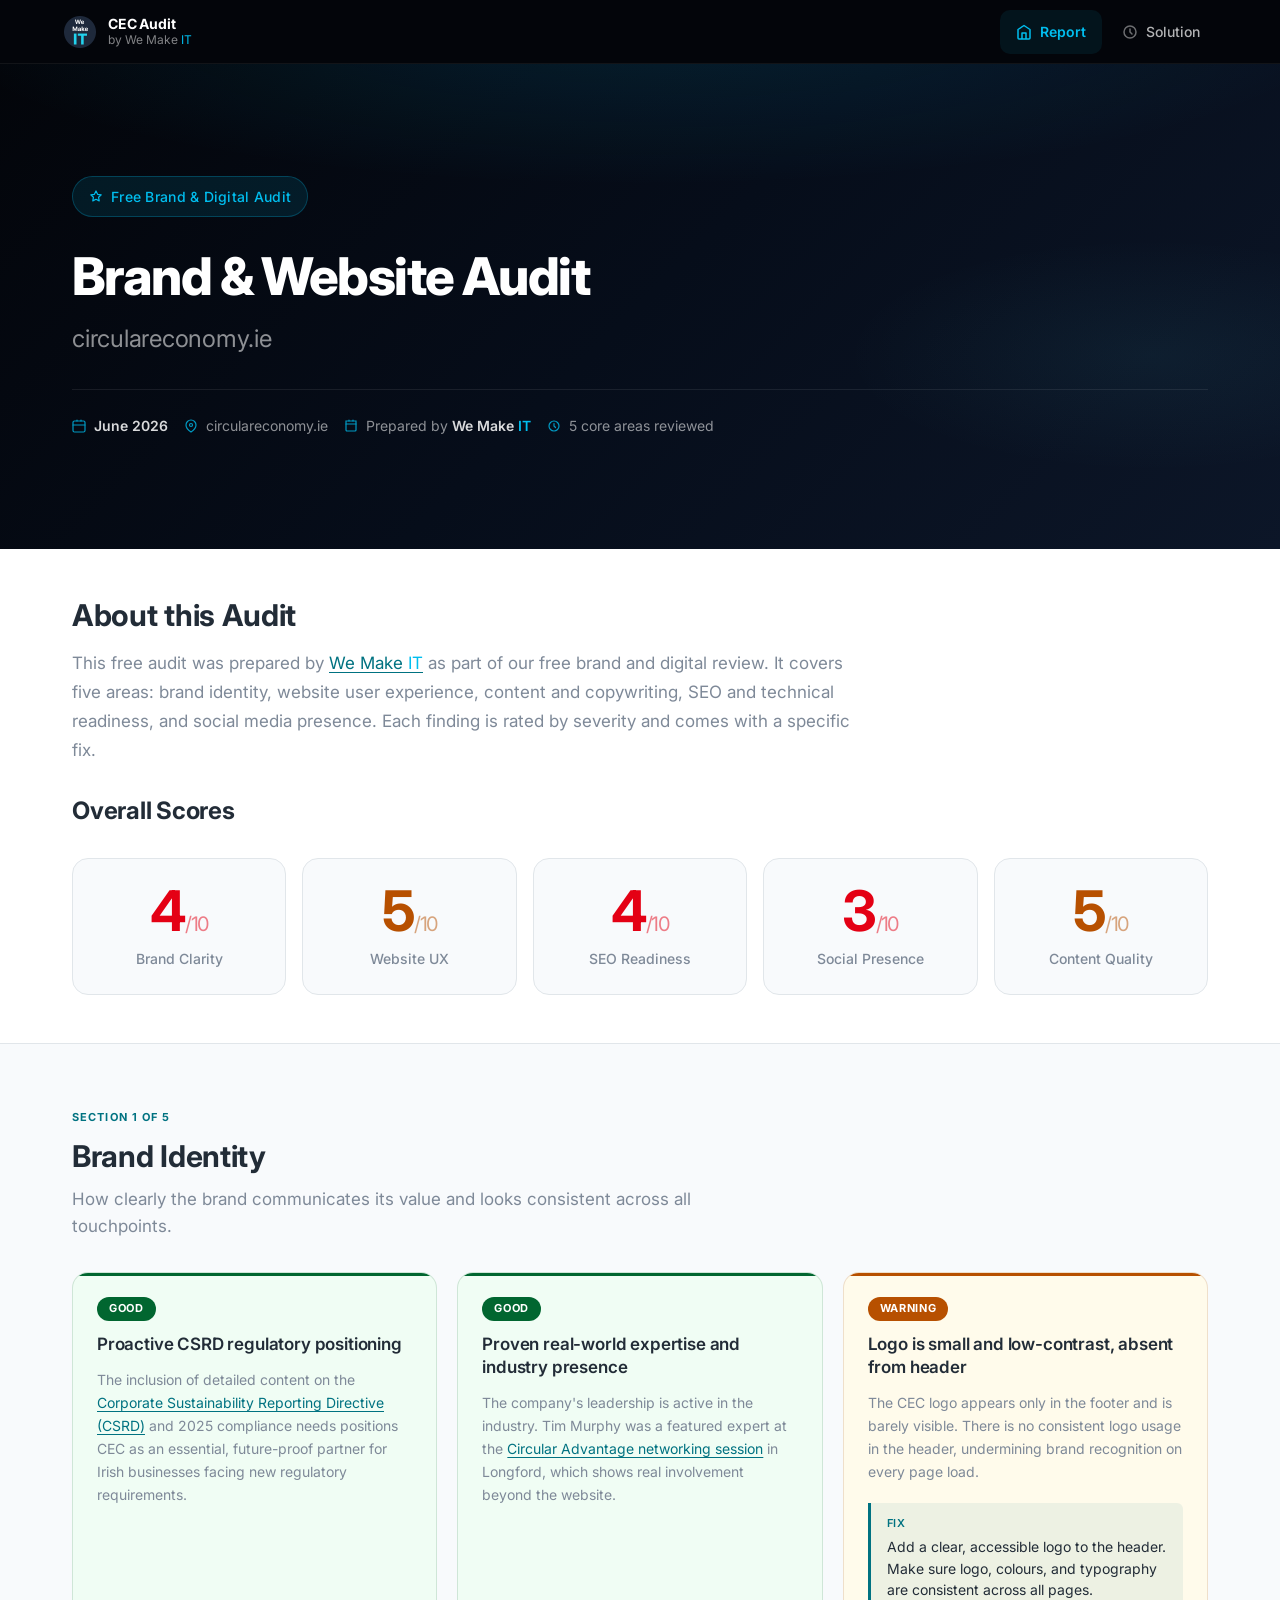
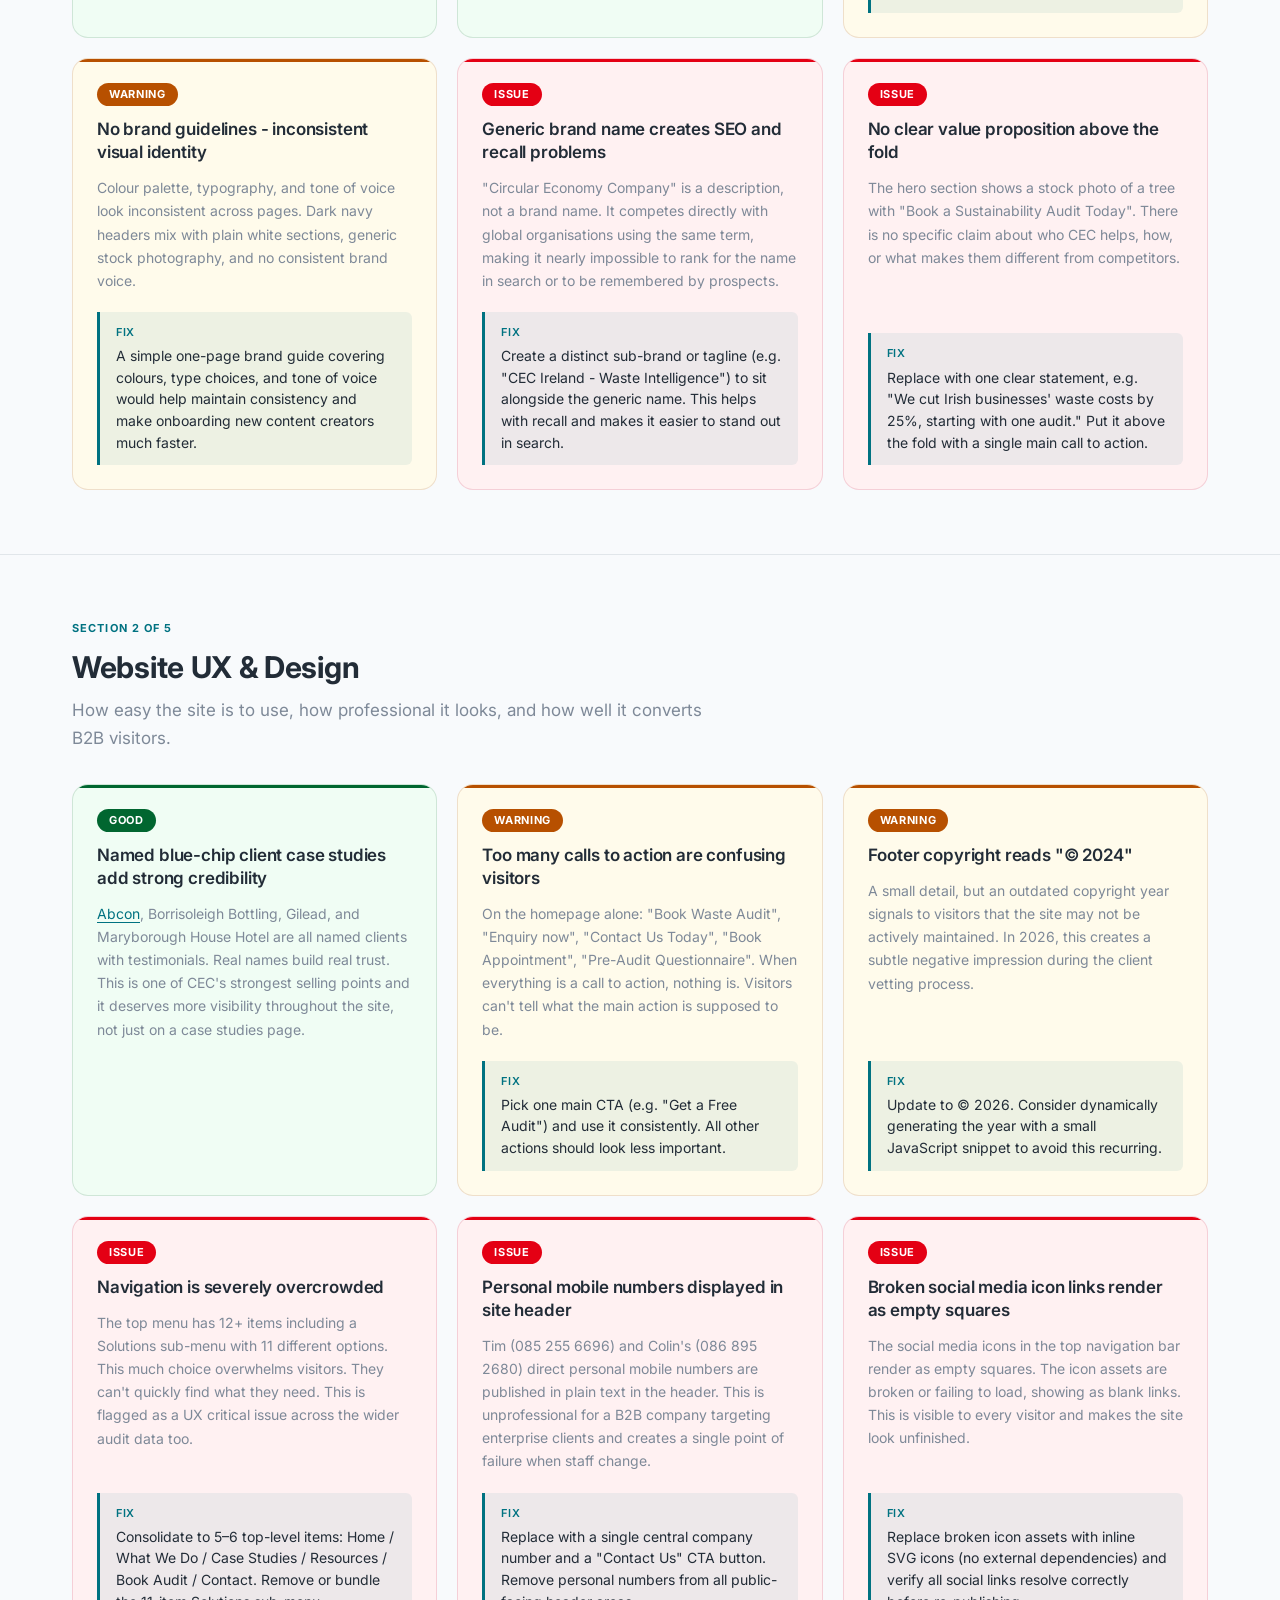
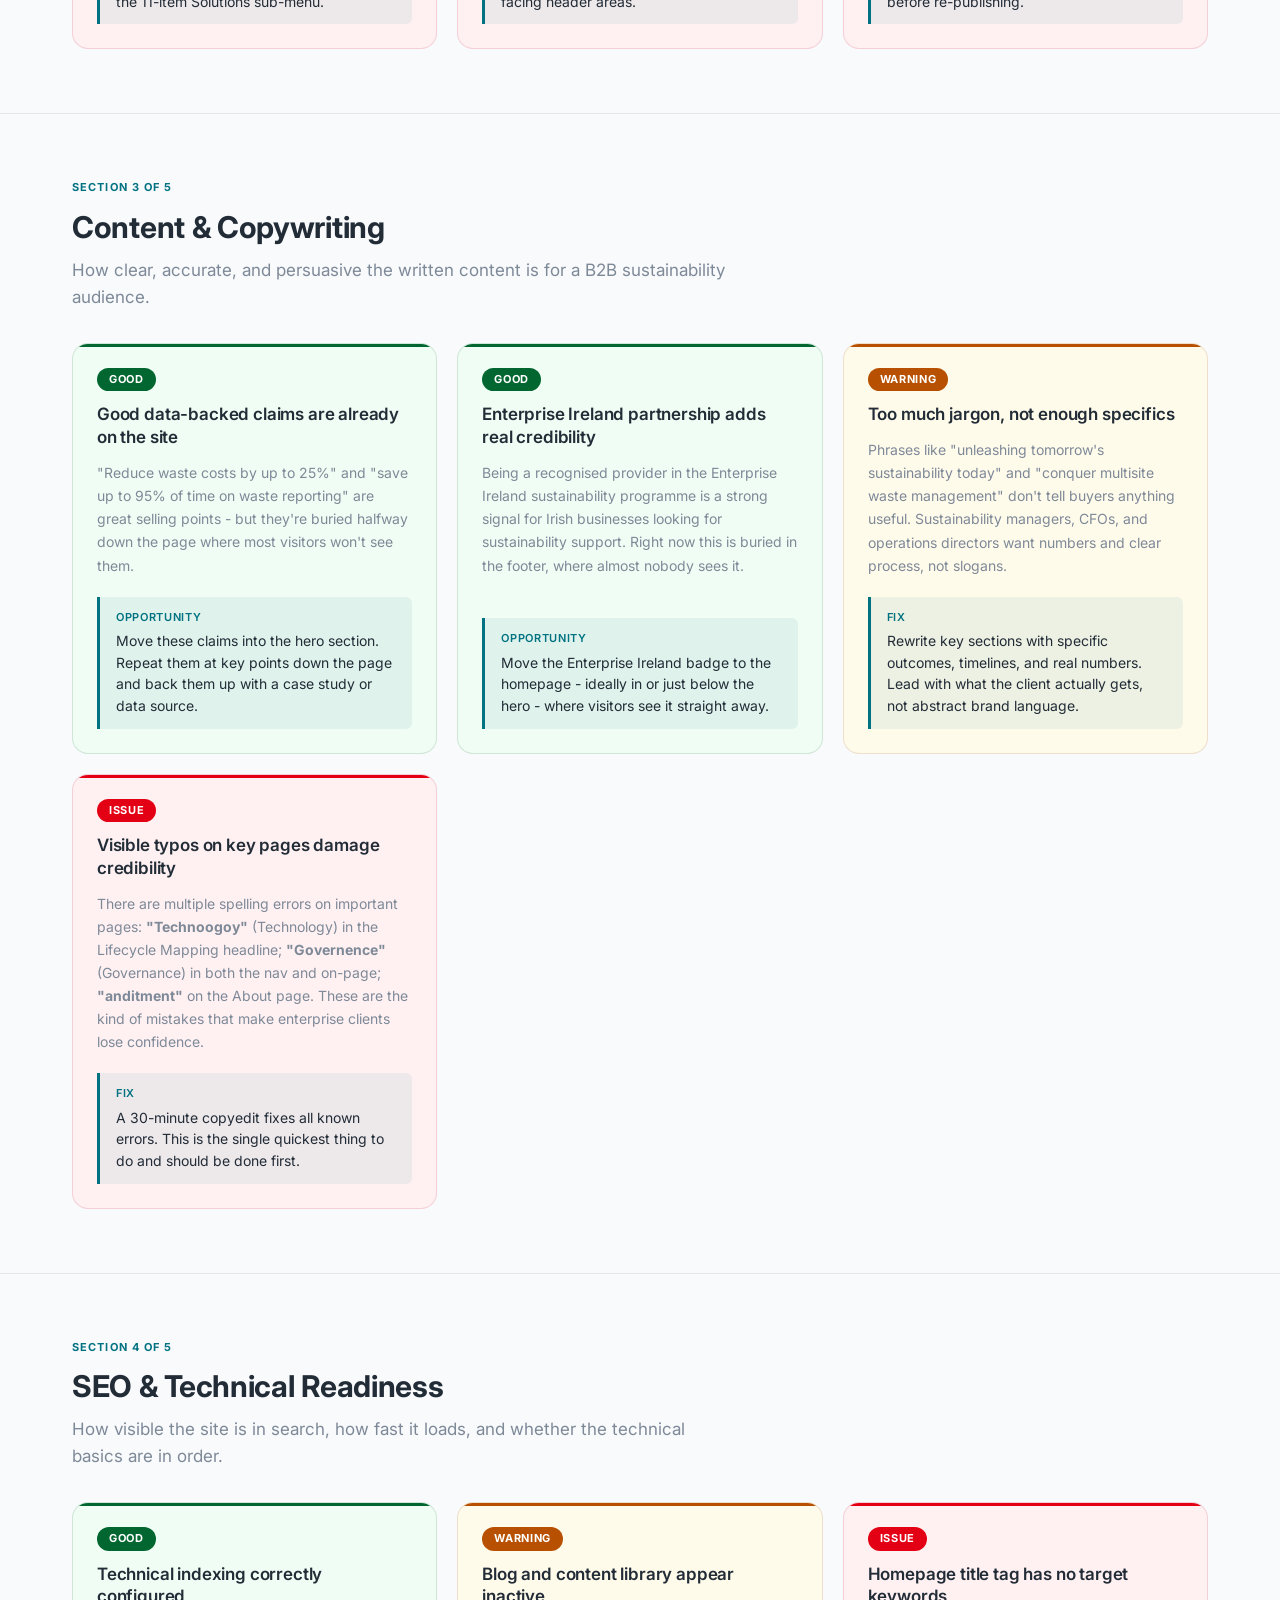
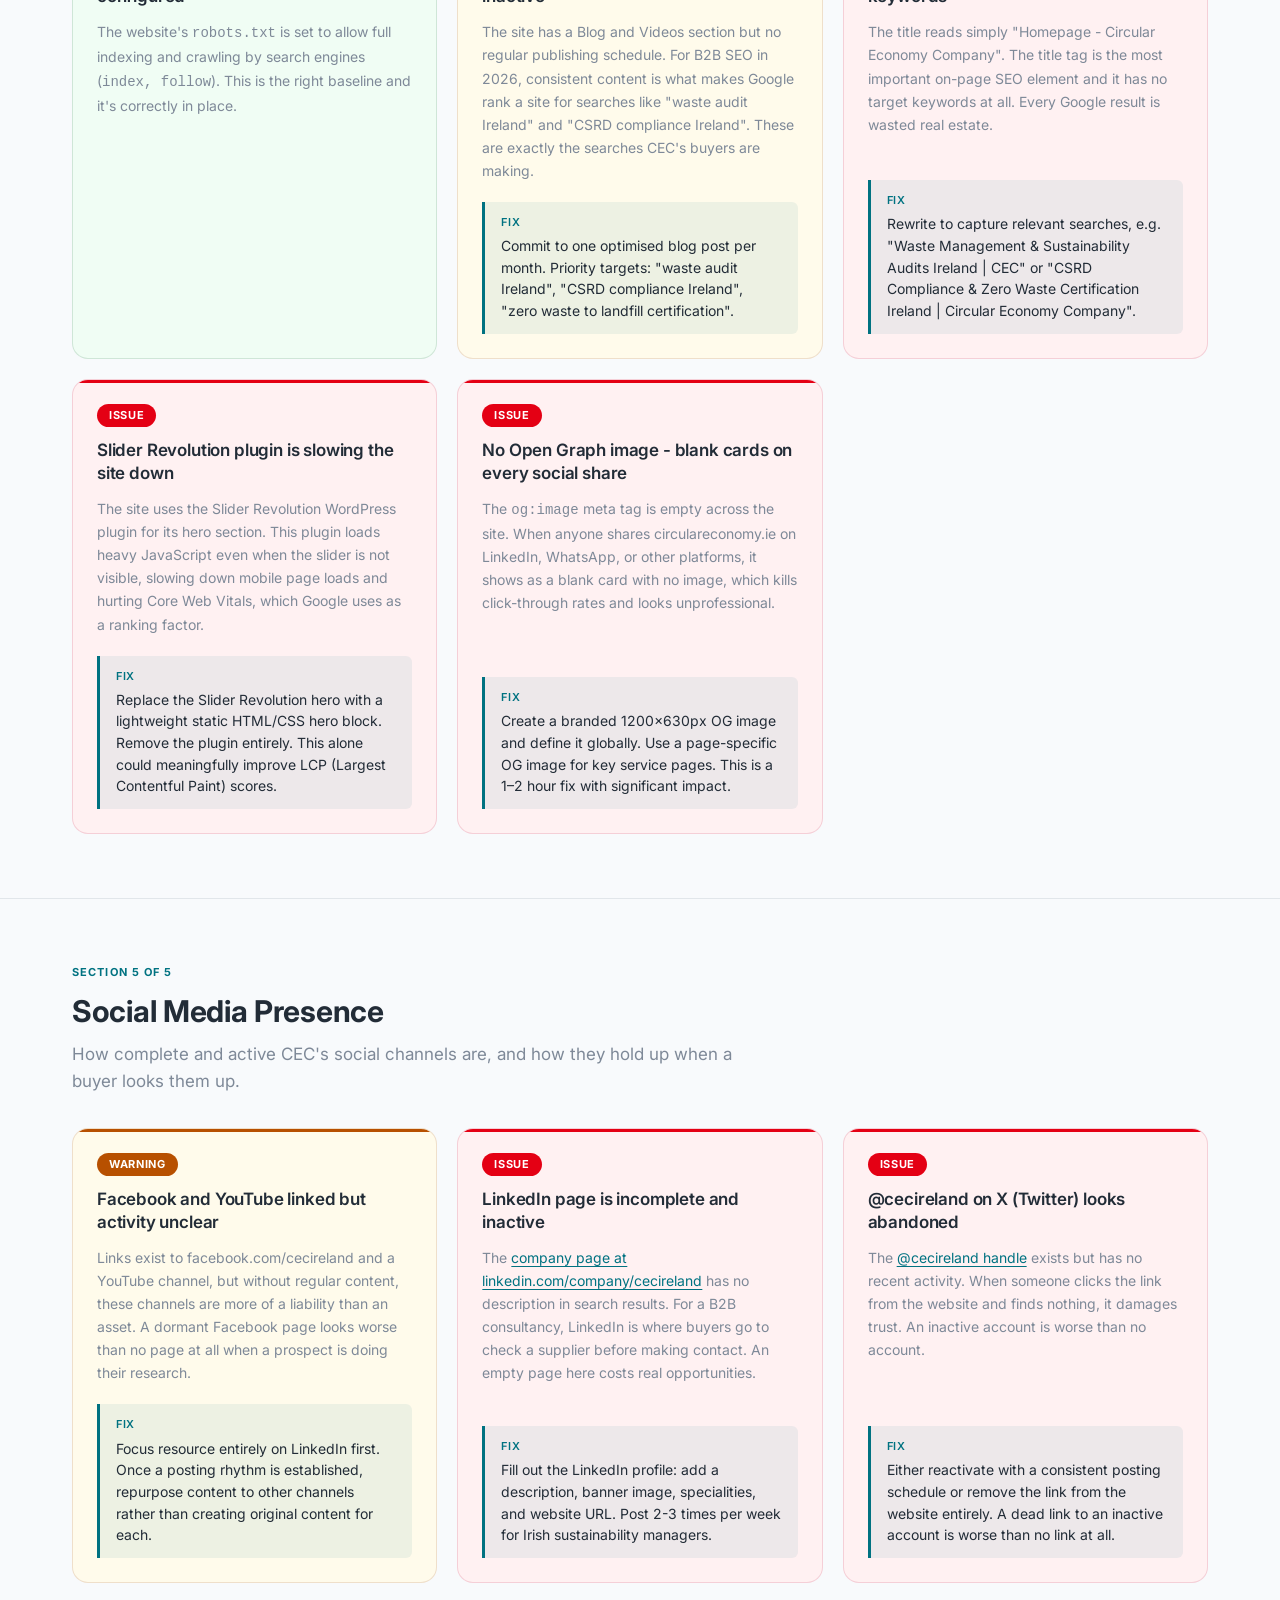
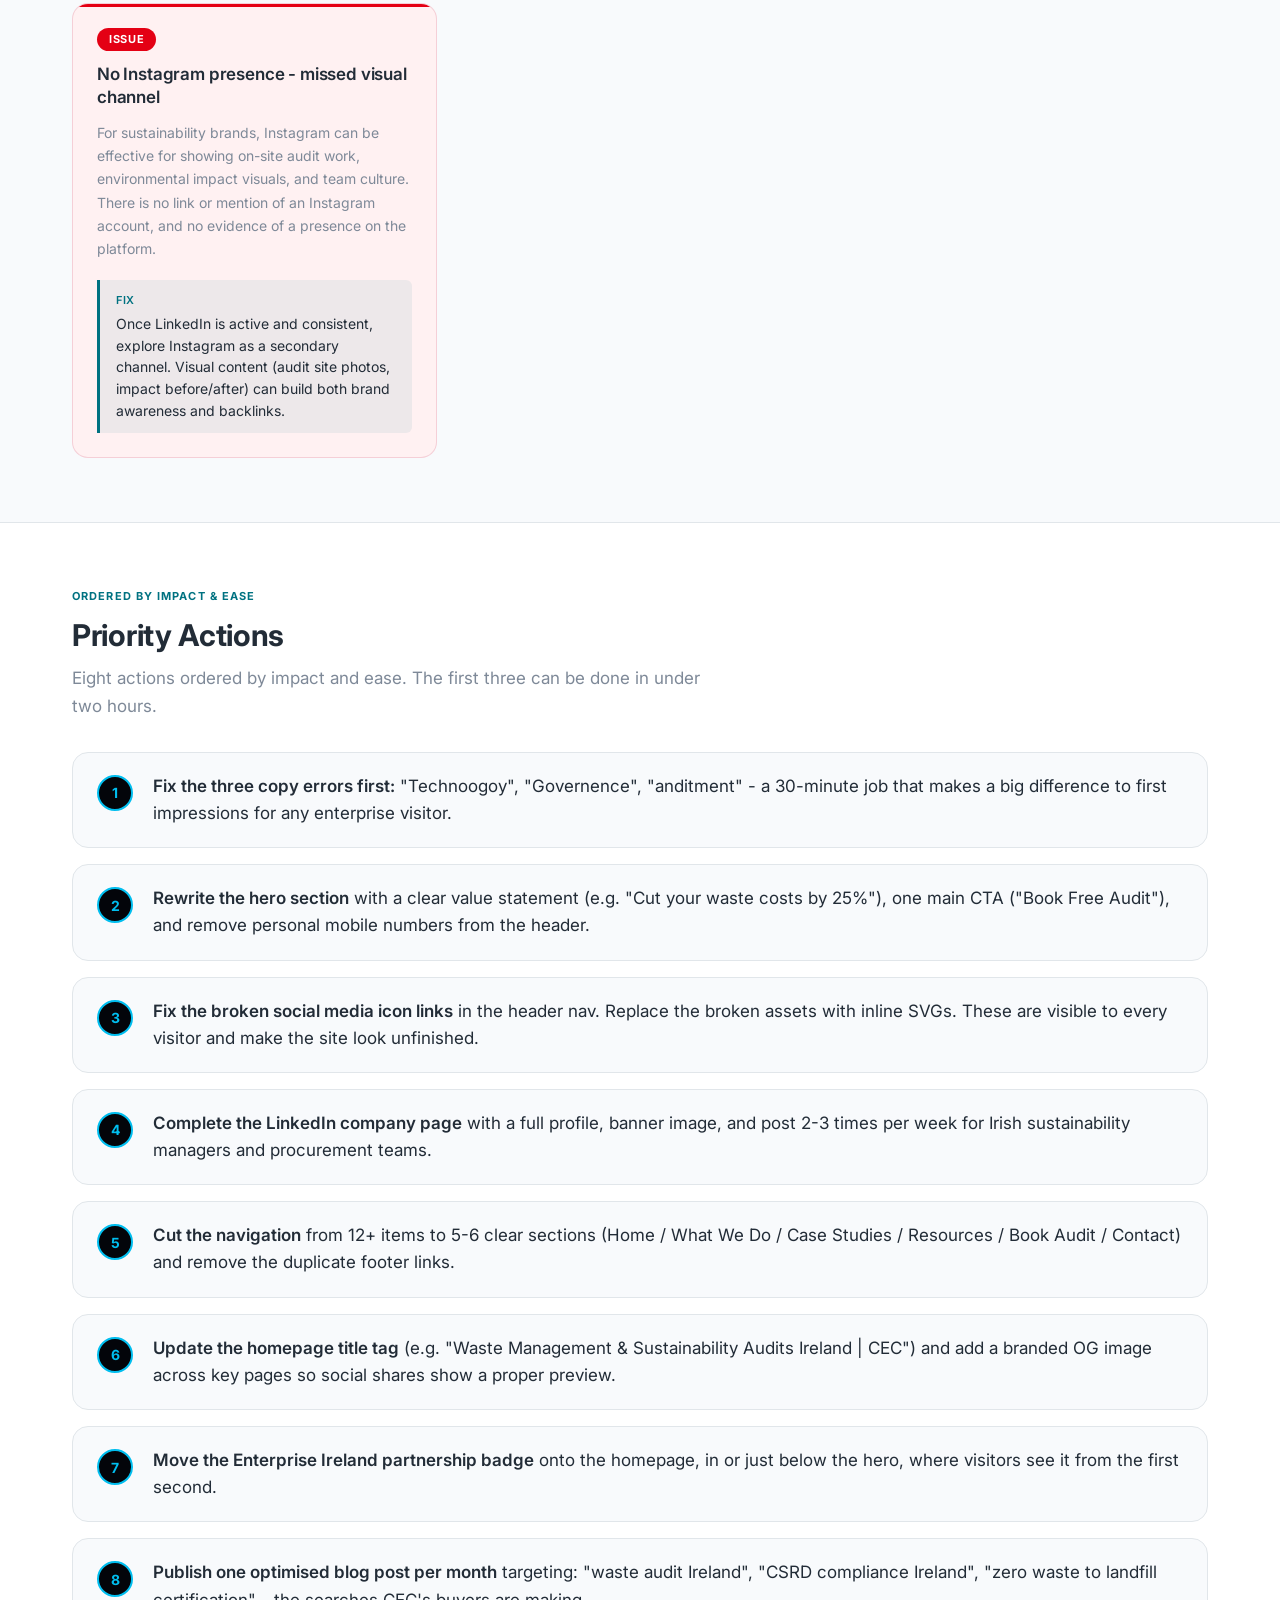
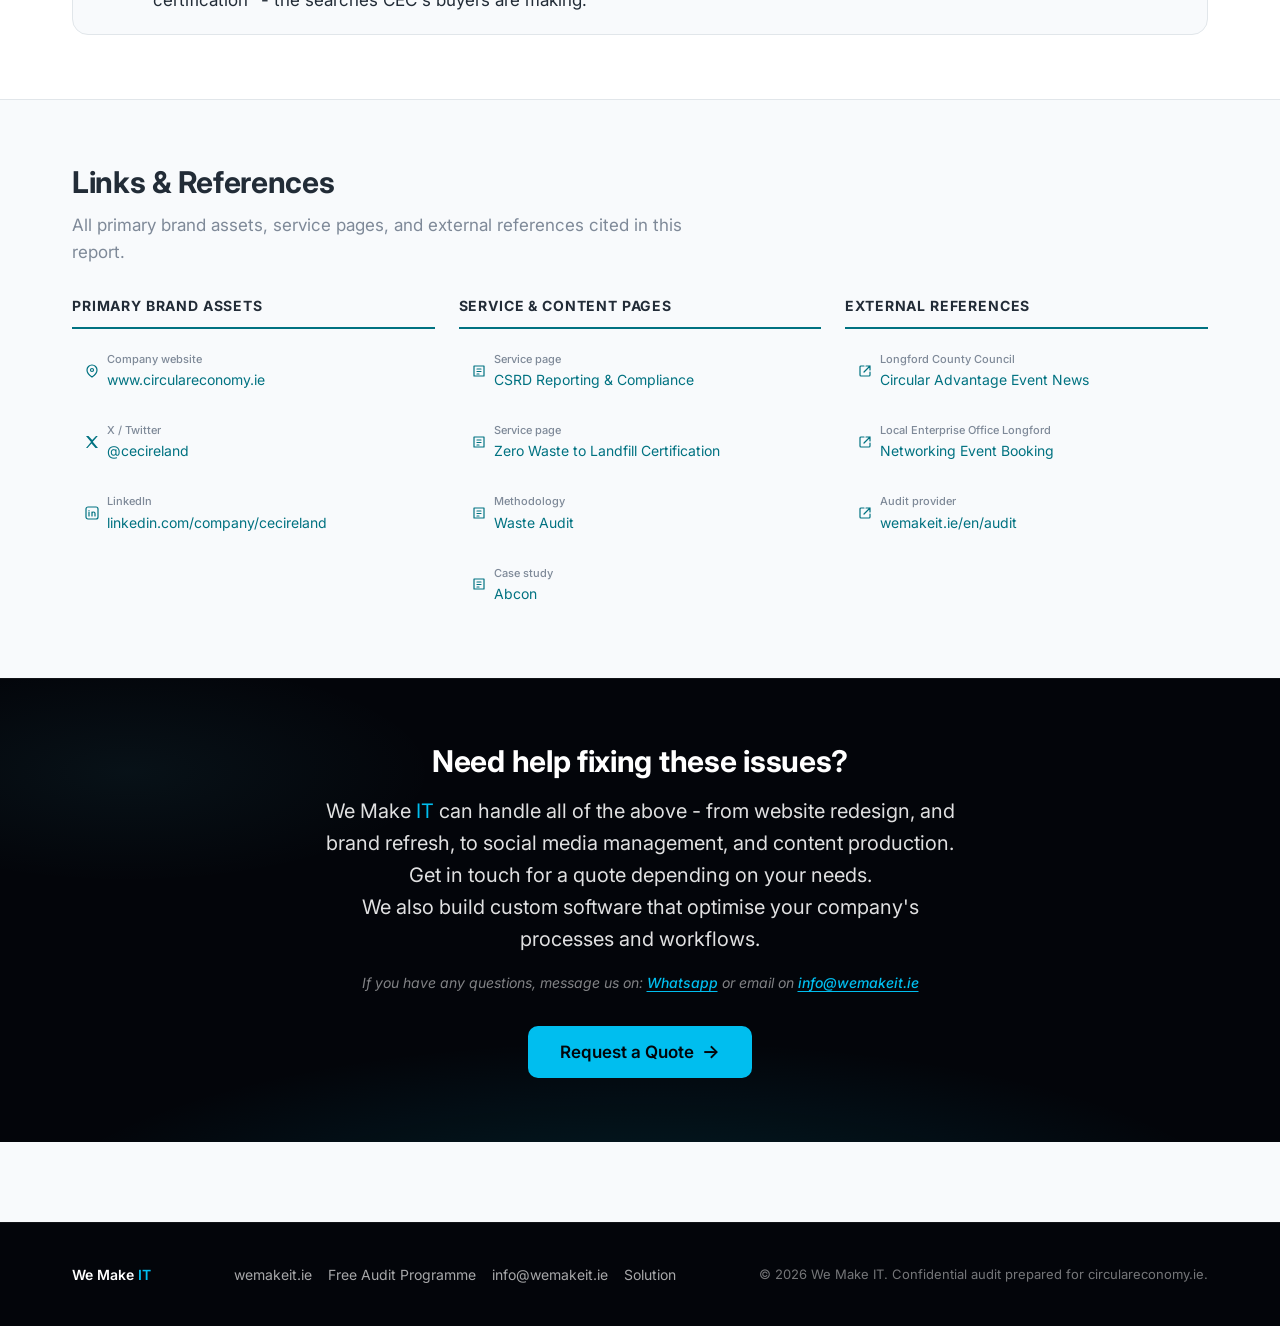
==== index.html @ b7c50eba "Initial audit site" ====
<!DOCTYPE html>
<html lang="en">
<head>
  <meta charset="UTF-8" />
  <meta name="viewport" content="width=device-width, initial-scale=1.0" />
  <title>Brand &amp; Website Audit - circulareconomy.ie | by We Make IT</title>
  <meta name="description" content="A brand and digital audit of Circular Economy Company (circulareconomy.ie), covering brand identity, website UX, content, SEO, and social media. Prepared by We Make IT, June 2026." />
  <meta name="robots" content="noindex, nofollow" />

  <!-- Open Graph -->
  <meta property="og:type" content="website" />
  <meta property="og:title" content="Brand &amp; Website Audit - circulareconomy.ie" />
  <meta property="og:description" content="Brand and digital audit by We Make IT, covering UX, SEO, content, and social media for circulareconomy.ie." />
  <meta property="og:url" content="https://wemakeit.github.io/circulareconomy-audit/" />

  <!-- Favicon -->
  <link rel="icon" type="image/png" href="assets/logo_circle_small.png" />

  <!-- Fonts -->
  <link rel="preconnect" href="https://fonts.googleapis.com" />
  <link rel="preconnect" href="https://fonts.gstatic.com" crossorigin />
  <link href="https://fonts.googleapis.com/css2?family=Inter:ital,wght@0,300;0,400;0,500;0,600;0,700;0,800;1,400&display=swap" rel="stylesheet" />

  <link rel="stylesheet" href="css/style.css" />
</head>
<body>

  <!-- Skip to main content -->
  <a class="skip-link" href="#main-content">Skip to main content</a>

  <!-- ── Navigation ─────────────────────────────────────────── -->
  <nav class="site-nav" aria-label="Primary navigation">
    <div class="nav-inner">
      <a class="nav-brand" href="index.html" aria-label="CEC Audit - by We Make IT">
        <img src="assets/logo_circle_small.png" alt="" class="nav-brand-logo" width="32" height="32" aria-hidden="true" />
        <div class="nav-brand-text">
          <span class="nav-brand-name">CEC Audit</span>
          <span class="nav-brand-sub">by We Make <span class="brand-it">IT</span></span>
        </div>
      </a>

      <button class="nav-toggle" aria-controls="nav-links" aria-expanded="false" aria-label="Open navigation menu">
        <svg width="20" height="20" viewBox="0 0 20 20" fill="none" aria-hidden="true">
          <path d="M3 5h14M3 10h14M3 15h14" stroke="currentColor" stroke-width="1.75" stroke-linecap="round"/>
        </svg>
      </button>

      <ul class="nav-links" id="nav-links" role="list">
        <li><a class="nav-link" href="index.html" aria-current="page">
          <svg width="16" height="16" viewBox="0 0 16 16" fill="none" aria-hidden="true"><path d="M2 5.5l6-4 6 4V14a1 1 0 01-1 1H3a1 1 0 01-1-1V5.5z" stroke="currentColor" stroke-width="1.5" stroke-linejoin="round"/><path d="M6 15V9h4v6" stroke="currentColor" stroke-width="1.5" stroke-linejoin="round"/></svg>
          Report
        </a></li>
        <li><a class="nav-link" href="solution.html">
          <svg width="16" height="16" viewBox="0 0 16 16" fill="none" aria-hidden="true"><circle cx="8" cy="8" r="6" stroke="currentColor" stroke-width="1.5"/><path d="M8 5v3l2 2" stroke="currentColor" stroke-width="1.5" stroke-linecap="round" stroke-linejoin="round"/></svg>
          Solution
        </a></li>
      </ul>
    </div>
  </nav>

  <!-- ── Hero ───────────────────────────────────────────────── -->
  <header class="hero" role="banner">
    <div class="container hero-inner">
      <div class="hero-eyebrow" aria-hidden="true">
        <svg width="14" height="14" viewBox="0 0 14 14" fill="none"><path d="M7 1l1.6 3.3 3.6.5-2.6 2.5.6 3.6L7 9.3l-3.2 1.6.6-3.6L1.8 4.8l3.6-.5L7 1z" stroke="currentColor" stroke-width="1.2" stroke-linejoin="round"/></svg>
        Free Brand &amp; Digital Audit
      </div>
      <h1 class="hero-title">
        Brand &amp; Website Audit
        <span>circulareconomy.ie</span>
      </h1>
      <div class="hero-meta" aria-label="Report details">
        <div class="hero-meta-item">
          <svg width="14" height="14" viewBox="0 0 14 14" fill="none" aria-hidden="true"><rect x="1" y="2" width="12" height="11" rx="1.5" stroke="currentColor" stroke-width="1.2"/><path d="M1 6h12M5 2V1M9 2V1" stroke="currentColor" stroke-width="1.2" stroke-linecap="round"/></svg>
          <span><strong>June 2026</strong></span>
        </div>
        <div class="hero-meta-item">
          <svg width="14" height="14" viewBox="0 0 14 14" fill="none" aria-hidden="true"><path d="M7 1C4.24 1 2 3.24 2 6c0 3.75 5 7 5 7s5-3.25 5-7c0-2.76-2.24-5-5-5z" stroke="currentColor" stroke-width="1.2"/><circle cx="7" cy="6" r="1.5" stroke="currentColor" stroke-width="1.2"/></svg>
          <span>circulareconomy.ie</span>
        </div>
        <div class="hero-meta-item">
          <svg width="14" height="14" viewBox="0 0 14 14" fill="none" aria-hidden="true"><path d="M2 2h10v9a1 1 0 01-1 1H3a1 1 0 01-1-1V2z" stroke="currentColor" stroke-width="1.2"/><path d="M5 2V1M9 2V1M2 5h10" stroke="currentColor" stroke-width="1.2" stroke-linecap="round"/></svg>
          <span>Prepared by <strong>We Make <span class="brand-it">IT</span></strong></span>
        </div>
        <div class="hero-meta-item">
          <svg width="14" height="14" viewBox="0 0 14 14" fill="none" aria-hidden="true"><path d="M2 7c0-2.76 2.24-5 5-5s5 2.24 5 5-2.24 5-5 5-5-2.24-5-5z" stroke="currentColor" stroke-width="1.2"/><path d="M7 4.5V7l1.5 1.5" stroke="currentColor" stroke-width="1.2" stroke-linecap="round" stroke-linejoin="round"/></svg>
          <span>5 core areas reviewed</span>
        </div>
      </div>
    </div>
  </header>

  <!-- ── Main content ───────────────────────────────────────── -->
  <main id="main-content">

    <!-- About this audit -->
    <section class="scores-section" aria-labelledby="about-heading">
      <div class="container">
        <h2 id="about-heading" class="section-title" style="margin-bottom:var(--space-4)">About this Audit</h2>
        <p style="color:var(--color-text-sec);max-width:72ch;line-height:1.7;margin-bottom:var(--space-8)">
          This free audit was prepared by <a href="https://www.wemakeit.ie/en/audit" rel="noopener noreferrer" target="_blank">We Make <span class="brand-it">IT</span></a> as part of our free brand and digital review. It covers five areas: brand identity, website user experience, content and copywriting, SEO and technical readiness, and social media presence. Each finding is rated by severity and comes with a specific fix.
        </p>

        <!-- Scores -->
        <h3 class="section-title" style="font-size:var(--text-xl);margin-bottom:var(--space-6)">Overall Scores</h3>
        <div class="scores-grid" role="list" aria-label="Audit scores by category">
          <article class="score-card" data-score="4" role="listitem" aria-label="Brand Clarity score: 4 out of 10">
            <span class="score-number">4<span class="score-denom">/10</span></span>
            <p class="score-label">Brand Clarity</p>
          </article>
          <article class="score-card" data-score="5" role="listitem" aria-label="Website UX score: 5 out of 10">
            <span class="score-number">5<span class="score-denom">/10</span></span>
            <p class="score-label">Website UX</p>
          </article>
          <article class="score-card" data-score="4" role="listitem" aria-label="SEO Readiness score: 4 out of 10">
            <span class="score-number">4<span class="score-denom">/10</span></span>
            <p class="score-label">SEO Readiness</p>
          </article>
          <article class="score-card" data-score="3" role="listitem" aria-label="Social Presence score: 3 out of 10">
            <span class="score-number">3<span class="score-denom">/10</span></span>
            <p class="score-label">Social Presence</p>
          </article>
          <article class="score-card" data-score="5" role="listitem" aria-label="Content Quality score: 5 out of 10">
            <span class="score-number">5<span class="score-denom">/10</span></span>
            <p class="score-label">Content Quality</p>
          </article>
        </div>
      </div>
    </section>

    <!-- ── Section 1: Brand Identity ─────────────────────────── -->
    <section class="audit-section" aria-labelledby="brand-heading">
      <div class="container">
        <header class="section-header">
          <span class="section-number" aria-hidden="true">Section 1 of 5</span>
          <h2 class="section-title" id="brand-heading">Brand Identity</h2>
          <p class="section-subtitle">How clearly the brand communicates its value and looks consistent across all touchpoints.</p>
        </header>

        <div class="cards-grid">
          <!-- GOOD: CSRD positioning -->
          <article class="audit-card audit-card--good" aria-labelledby="brand-c5-title">
            <span class="card-badge badge-good" aria-hidden="true">Good</span>
            <h3 class="card-title" id="brand-c5-title">
              <span class="sr-only">Good: </span>Proactive CSRD regulatory positioning
            </h3>
            <p class="card-body">The inclusion of detailed content on the <a href="https://www.circulareconomy.ie/c-s-r-d-reporting-compliance" target="_blank" rel="noopener noreferrer">Corporate Sustainability Reporting Directive (CSRD)</a> and 2025 compliance needs positions CEC as an essential, future-proof partner for Irish businesses facing new regulatory requirements.</p>
          </article>

          <!-- GOOD: Tim Murphy / Longford event -->
          <article class="audit-card audit-card--good" aria-labelledby="brand-c6-title">
            <span class="card-badge badge-good" aria-hidden="true">Good</span>
            <h3 class="card-title" id="brand-c6-title">
              <span class="sr-only">Good: </span>Proven real-world expertise and industry presence
            </h3>
            <p class="card-body">The company's leadership is active in the industry. Tim Murphy was a featured expert at the <a href="https://www.longfordcoco.ie/your-council/news/longford-smes-invited-to-circular-advantage.html" target="_blank" rel="noopener noreferrer">Circular Advantage networking session</a> in Longford, which shows real involvement beyond the website.</p>
          </article>

          <!-- WARNING: Logo -->
          <article class="audit-card audit-card--warning" aria-labelledby="brand-c3-title">
            <span class="card-badge badge-warning" aria-hidden="true">Warning</span>
            <h3 class="card-title" id="brand-c3-title">
              <span class="sr-only">Warning: </span>Logo is small and low-contrast, absent from header
            </h3>
            <p class="card-body">The CEC logo appears only in the footer and is barely visible. There is no consistent logo usage in the header, undermining brand recognition on every page load.</p>
            <div class="card-fix" role="note" aria-label="Recommended fix">
              <strong>Fix</strong>
              Add a clear, accessible logo to the header. Make sure logo, colours, and typography are consistent across all pages.
            </div>
          </article>

          <!-- WARNING: No brand guidelines -->
          <article class="audit-card audit-card--warning" aria-labelledby="brand-c4-title">
            <span class="card-badge badge-warning" aria-hidden="true">Warning</span>
            <h3 class="card-title" id="brand-c4-title">
              <span class="sr-only">Warning: </span>No brand guidelines - inconsistent visual identity
            </h3>
            <p class="card-body">Colour palette, typography, and tone of voice look inconsistent across pages. Dark navy headers mix with plain white sections, generic stock photography, and no consistent brand voice.</p>
            <div class="card-fix" role="note" aria-label="Recommended fix">
              <strong>Fix</strong>
              A simple one-page brand guide covering colours, type choices, and tone of voice would help maintain consistency and make onboarding new content creators much faster.
            </div>
          </article>

          <!-- ISSUE: Generic brand name -->
          <article class="audit-card audit-card--issue" aria-labelledby="brand-c1-title">
            <span class="card-badge badge-issue" aria-hidden="true">Issue</span>
            <h3 class="card-title" id="brand-c1-title">
              <span class="sr-only">Issue: </span>Generic brand name creates SEO and recall problems
            </h3>
            <p class="card-body">"Circular Economy Company" is a description, not a brand name. It competes directly with global organisations using the same term, making it nearly impossible to rank for the name in search or to be remembered by prospects.</p>
            <div class="card-fix" role="note" aria-label="Recommended fix">
              <strong>Fix</strong>
              Create a distinct sub-brand or tagline (e.g. "CEC Ireland - Waste Intelligence") to sit alongside the generic name. This helps with recall and makes it easier to stand out in search.
            </div>
          </article>

          <!-- ISSUE: No value prop above fold -->
          <article class="audit-card audit-card--issue" aria-labelledby="brand-c2-title">
            <span class="card-badge badge-issue" aria-hidden="true">Issue</span>
            <h3 class="card-title" id="brand-c2-title">
              <span class="sr-only">Issue: </span>No clear value proposition above the fold
            </h3>
            <p class="card-body">The hero section shows a stock photo of a tree with "Book a Sustainability Audit Today". There is no specific claim about who CEC helps, how, or what makes them different from competitors.</p>
            <div class="card-fix" role="note" aria-label="Recommended fix">
              <strong>Fix</strong>
              Replace with one clear statement, e.g. "We cut Irish businesses' waste costs by 25%, starting with one audit." Put it above the fold with a single main call to action.
            </div>
          </article>
        </div>
      </div>
    </section>

    <!-- ── Section 2: Website UX & Design ────────────────────── -->
    <section class="audit-section" aria-labelledby="ux-heading">
      <div class="container">
        <header class="section-header">
          <span class="section-number" aria-hidden="true">Section 2 of 5</span>
          <h2 class="section-title" id="ux-heading">Website UX &amp; Design</h2>
          <p class="section-subtitle">How easy the site is to use, how professional it looks, and how well it converts B2B visitors.</p>
        </header>

        <div class="cards-grid">
          <!-- GOOD: Named case studies -->
          <article class="audit-card audit-card--good" aria-labelledby="ux-c6-title">
            <span class="card-badge badge-good" aria-hidden="true">Good</span>
            <h3 class="card-title" id="ux-c6-title">
              <span class="sr-only">Good: </span>Named blue-chip client case studies add strong credibility
            </h3>
            <p class="card-body">
              <a href="https://www.circulareconomy.ie/case-studies/abcon" target="_blank" rel="noopener noreferrer">Abcon</a>, Borrisoleigh Bottling, Gilead, and Maryborough House Hotel are all named clients with testimonials. Real names build real trust. This is one of CEC's strongest selling points and it deserves more visibility throughout the site, not just on a case studies page.
            </p>
          </article>

          <!-- WARNING: Multiple CTAs -->
          <article class="audit-card audit-card--warning" aria-labelledby="ux-c4-title">
            <span class="card-badge badge-warning" aria-hidden="true">Warning</span>
            <h3 class="card-title" id="ux-c4-title">
              <span class="sr-only">Warning: </span>Too many calls to action are confusing visitors
            </h3>
            <p class="card-body">On the homepage alone: "Book Waste Audit", "Enquiry now", "Contact Us Today", "Book Appointment", "Pre-Audit Questionnaire". When everything is a call to action, nothing is. Visitors can't tell what the main action is supposed to be.</p>
            <div class="card-fix" role="note" aria-label="Recommended fix">
              <strong>Fix</strong>
              Pick one main CTA (e.g. "Get a Free Audit") and use it consistently. All other actions should look less important.
            </div>
          </article>

          <!-- WARNING: Copyright year -->
          <article class="audit-card audit-card--warning" aria-labelledby="ux-c5-title">
            <span class="card-badge badge-warning" aria-hidden="true">Warning</span>
            <h3 class="card-title" id="ux-c5-title">
              <span class="sr-only">Warning: </span>Footer copyright reads "&copy; 2024"
            </h3>
            <p class="card-body">A small detail, but an outdated copyright year signals to visitors that the site may not be actively maintained. In 2026, this creates a subtle negative impression during the client vetting process.</p>
            <div class="card-fix" role="note" aria-label="Recommended fix">
              <strong>Fix</strong>
              Update to © 2026. Consider dynamically generating the year with a small JavaScript snippet to avoid this recurring.
            </div>
          </article>

          <!-- ISSUE: Overcrowded nav -->
          <article class="audit-card audit-card--issue" aria-labelledby="ux-c1-title">
            <span class="card-badge badge-issue" aria-hidden="true">Issue</span>
            <h3 class="card-title" id="ux-c1-title">
              <span class="sr-only">Issue: </span>Navigation is severely overcrowded
            </h3>
            <p class="card-body">The top menu has 12+ items including a Solutions sub-menu with 11 different options. This much choice overwhelms visitors. They can't quickly find what they need. This is flagged as a UX critical issue across the wider audit data too.</p>
            <div class="card-fix" role="note" aria-label="Recommended fix">
              <strong>Fix</strong>
              Consolidate to 5–6 top-level items: Home / What We Do / Case Studies / Resources / Book Audit / Contact. Remove or bundle the 11-item Solutions sub-menu.
            </div>
          </article>

          <!-- ISSUE: Personal phone numbers -->
          <article class="audit-card audit-card--issue" aria-labelledby="ux-c2-title">
            <span class="card-badge badge-issue" aria-hidden="true">Issue</span>
            <h3 class="card-title" id="ux-c2-title">
              <span class="sr-only">Issue: </span>Personal mobile numbers displayed in site header
            </h3>
            <p class="card-body">Tim (085 255 6696) and Colin's (086 895 2680) direct personal mobile numbers are published in plain text in the header. This is unprofessional for a B2B company targeting enterprise clients and creates a single point of failure when staff change.</p>
            <div class="card-fix" role="note" aria-label="Recommended fix">
              <strong>Fix</strong>
              Replace with a single central company number and a "Contact Us" CTA button. Remove personal numbers from all public-facing header areas.
            </div>
          </article>

          <!-- ISSUE: Broken social icons -->
          <article class="audit-card audit-card--issue" aria-labelledby="ux-c3-title">
            <span class="card-badge badge-issue" aria-hidden="true">Issue</span>
            <h3 class="card-title" id="ux-c3-title">
              <span class="sr-only">Issue: </span>Broken social media icon links render as empty squares
            </h3>
            <p class="card-body">The social media icons in the top navigation bar render as empty squares. The icon assets are broken or failing to load, showing as blank links. This is visible to every visitor and makes the site look unfinished.</p>
            <div class="card-fix" role="note" aria-label="Recommended fix">
              <strong>Fix</strong>
              Replace broken icon assets with inline SVG icons (no external dependencies) and verify all social links resolve correctly before re-publishing.
            </div>
          </article>
        </div>
      </div>
    </section>

    <!-- ── Section 3: Content & Copywriting ──────────────────── -->
    <section class="audit-section" aria-labelledby="content-heading">
      <div class="container">
        <header class="section-header">
          <span class="section-number" aria-hidden="true">Section 3 of 5</span>
          <h2 class="section-title" id="content-heading">Content &amp; Copywriting</h2>
          <p class="section-subtitle">How clear, accurate, and persuasive the written content is for a B2B sustainability audience.</p>
        </header>

        <div class="cards-grid">
          <!-- GOOD: Anchor claims -->
          <article class="audit-card audit-card--good" aria-labelledby="content-c3-title">
            <span class="card-badge badge-good" aria-hidden="true">Good</span>
            <h3 class="card-title" id="content-c3-title">
              <span class="sr-only">Good: </span>Good data-backed claims are already on the site
            </h3>
            <p class="card-body">"Reduce waste costs by up to 25%" and "save up to 95% of time on waste reporting" are great selling points - but they're buried halfway down the page where most visitors won't see them.</p>
            <div class="card-fix" role="note" aria-label="Opportunity">
              <strong>Opportunity</strong>
              Move these claims into the hero section. Repeat them at key points down the page and back them up with a case study or data source.
            </div>
          </article>

          <!-- GOOD: Enterprise Ireland -->
          <article class="audit-card audit-card--good" aria-labelledby="content-c4-title">
            <span class="card-badge badge-good" aria-hidden="true">Good</span>
            <h3 class="card-title" id="content-c4-title">
              <span class="sr-only">Good: </span>Enterprise Ireland partnership adds real credibility
            </h3>
            <p class="card-body">Being a recognised provider in the Enterprise Ireland sustainability programme is a strong signal for Irish businesses looking for sustainability support. Right now this is buried in the footer, where almost nobody sees it.</p>
            <div class="card-fix" role="note" aria-label="Opportunity">
              <strong>Opportunity</strong>
              Move the Enterprise Ireland badge to the homepage - ideally in or just below the hero - where visitors see it straight away.
            </div>
          </article>

          <!-- WARNING: Jargon -->
          <article class="audit-card audit-card--warning" aria-labelledby="content-c2-title">
            <span class="card-badge badge-warning" aria-hidden="true">Warning</span>
            <h3 class="card-title" id="content-c2-title">
              <span class="sr-only">Warning: </span>Too much jargon, not enough specifics
            </h3>
            <p class="card-body">Phrases like "unleashing tomorrow's sustainability today" and "conquer multisite waste management" don't tell buyers anything useful. Sustainability managers, CFOs, and operations directors want numbers and clear process, not slogans.</p>
            <div class="card-fix" role="note" aria-label="Recommended fix">
              <strong>Fix</strong>
              Rewrite key sections with specific outcomes, timelines, and real numbers. Lead with what the client actually gets, not abstract brand language.
            </div>
          </article>

          <!-- ISSUE: Typos -->
          <article class="audit-card audit-card--issue" aria-labelledby="content-c1-title">
            <span class="card-badge badge-issue" aria-hidden="true">Issue</span>
            <h3 class="card-title" id="content-c1-title">
              <span class="sr-only">Issue: </span>Visible typos on key pages damage credibility
            </h3>
            <p class="card-body">
              There are multiple spelling errors on important pages: <strong>"Technoogoy"</strong> (Technology) in the Lifecycle Mapping headline; <strong>"Governence"</strong> (Governance) in both the nav and on-page; <strong>"anditment"</strong> on the About page. These are the kind of mistakes that make enterprise clients lose confidence.
            </p>
            <div class="card-fix" role="note" aria-label="Recommended fix">
              <strong>Fix</strong>
              A 30-minute copyedit fixes all known errors. This is the single quickest thing to do and should be done first.
            </div>
          </article>
        </div>
      </div>
    </section>

    <!-- ── Section 4: SEO & Technical ────────────────────────── -->
    <section class="audit-section" aria-labelledby="seo-heading">
      <div class="container">
        <header class="section-header">
          <span class="section-number" aria-hidden="true">Section 4 of 5</span>
          <h2 class="section-title" id="seo-heading">SEO &amp; Technical Readiness</h2>
          <p class="section-subtitle">How visible the site is in search, how fast it loads, and whether the technical basics are in order.</p>
        </header>

        <div class="cards-grid">
          <!-- GOOD: robots.txt -->
          <article class="audit-card audit-card--good" aria-labelledby="seo-c5-title">
            <span class="card-badge badge-good" aria-hidden="true">Good</span>
            <h3 class="card-title" id="seo-c5-title">
              <span class="sr-only">Good: </span>Technical indexing correctly configured
            </h3>
            <p class="card-body">The website's <code>robots.txt</code> is set to allow full indexing and crawling by search engines (<code>index, follow</code>). This is the right baseline and it's correctly in place.</p>
          </article>

          <!-- WARNING: Inactive blog -->
          <article class="audit-card audit-card--warning" aria-labelledby="seo-c4-title">
            <span class="card-badge badge-warning" aria-hidden="true">Warning</span>
            <h3 class="card-title" id="seo-c4-title">
              <span class="sr-only">Warning: </span>Blog and content library appear inactive
            </h3>
            <p class="card-body">The site has a Blog and Videos section but no regular publishing schedule. For B2B SEO in 2026, consistent content is what makes Google rank a site for searches like "waste audit Ireland" and "CSRD compliance Ireland". These are exactly the searches CEC's buyers are making.</p>
            <div class="card-fix" role="note" aria-label="Recommended fix">
              <strong>Fix</strong>
              Commit to one optimised blog post per month. Priority targets: "waste audit Ireland", "CSRD compliance Ireland", "zero waste to landfill certification".
            </div>
          </article>

          <!-- ISSUE: Title tag -->
          <article class="audit-card audit-card--issue" aria-labelledby="seo-c1-title">
            <span class="card-badge badge-issue" aria-hidden="true">Issue</span>
            <h3 class="card-title" id="seo-c1-title">
              <span class="sr-only">Issue: </span>Homepage title tag has no target keywords
            </h3>
            <p class="card-body">The title reads simply "Homepage - Circular Economy Company". The title tag is the most important on-page SEO element and it has no target keywords at all. Every Google result is wasted real estate.</p>
            <div class="card-fix" role="note" aria-label="Recommended fix">
              <strong>Fix</strong>
              Rewrite to capture relevant searches, e.g. "Waste Management &amp; Sustainability Audits Ireland | CEC" or "CSRD Compliance &amp; Zero Waste Certification Ireland | Circular Economy Company".
            </div>
          </article>

          <!-- ISSUE: Slider Revolution -->
          <article class="audit-card audit-card--issue" aria-labelledby="seo-c2-title">
            <span class="card-badge badge-issue" aria-hidden="true">Issue</span>
            <h3 class="card-title" id="seo-c2-title">
              <span class="sr-only">Issue: </span>Slider Revolution plugin is slowing the site down
            </h3>
            <p class="card-body">The site uses the Slider Revolution WordPress plugin for its hero section. This plugin loads heavy JavaScript even when the slider is not visible, slowing down mobile page loads and hurting Core Web Vitals, which Google uses as a ranking factor.</p>
            <div class="card-fix" role="note" aria-label="Recommended fix">
              <strong>Fix</strong>
              Replace the Slider Revolution hero with a lightweight static HTML/CSS hero block. Remove the plugin entirely. This alone could meaningfully improve LCP (Largest Contentful Paint) scores.
            </div>
          </article>

          <!-- ISSUE: No OG image -->
          <article class="audit-card audit-card--issue" aria-labelledby="seo-c3-title">
            <span class="card-badge badge-issue" aria-hidden="true">Issue</span>
            <h3 class="card-title" id="seo-c3-title">
              <span class="sr-only">Issue: </span>No Open Graph image - blank cards on every social share
            </h3>
            <p class="card-body">The <code>og:image</code> meta tag is empty across the site. When anyone shares circulareconomy.ie on LinkedIn, WhatsApp, or other platforms, it shows as a blank card with no image, which kills click-through rates and looks unprofessional.</p>
            <div class="card-fix" role="note" aria-label="Recommended fix">
              <strong>Fix</strong>
              Create a branded 1200×630px OG image and define it globally. Use a page-specific OG image for key service pages. This is a 1–2 hour fix with significant impact.
            </div>
          </article>
        </div>
      </div>
    </section>

    <!-- ── Section 5: Social Media ────────────────────────────── -->
    <section class="audit-section" aria-labelledby="social-heading">
      <div class="container">
        <header class="section-header">
          <span class="section-number" aria-hidden="true">Section 5 of 5</span>
          <h2 class="section-title" id="social-heading">Social Media Presence</h2>
          <p class="section-subtitle">How complete and active CEC's social channels are, and how they hold up when a buyer looks them up.</p>
        </header>

        <div class="cards-grid">
          <!-- WARNING: Facebook/YouTube -->
          <article class="audit-card audit-card--warning" aria-labelledby="social-c4-title">
            <span class="card-badge badge-warning" aria-hidden="true">Warning</span>
            <h3 class="card-title" id="social-c4-title">
              <span class="sr-only">Warning: </span>Facebook and YouTube linked but activity unclear
            </h3>
            <p class="card-body">Links exist to facebook.com/cecireland and a YouTube channel, but without regular content, these channels are more of a liability than an asset. A dormant Facebook page looks worse than no page at all when a prospect is doing their research.</p>
            <div class="card-fix" role="note" aria-label="Recommended fix">
              <strong>Fix</strong>
              Focus resource entirely on LinkedIn first. Once a posting rhythm is established, repurpose content to other channels rather than creating original content for each.
            </div>
          </article>

          <!-- ISSUE: LinkedIn -->
          <article class="audit-card audit-card--issue" aria-labelledby="social-c1-title">
            <span class="card-badge badge-issue" aria-hidden="true">Issue</span>
            <h3 class="card-title" id="social-c1-title">
              <span class="sr-only">Issue: </span>LinkedIn page is incomplete and inactive
            </h3>
            <p class="card-body">The <a href="https://www.linkedin.com/company/cecireland" target="_blank" rel="noopener noreferrer">company page at linkedin.com/company/cecireland</a> has no description in search results. For a B2B consultancy, LinkedIn is where buyers go to check a supplier before making contact. An empty page here costs real opportunities.</p>
            <div class="card-fix" role="note" aria-label="Recommended fix">
              <strong>Fix</strong>
              Fill out the LinkedIn profile: add a description, banner image, specialities, and website URL. Post 2-3 times per week for Irish sustainability managers.
            </div>
          </article>

          <!-- ISSUE: X/Twitter abandoned -->
          <article class="audit-card audit-card--issue" aria-labelledby="social-c2-title">
            <span class="card-badge badge-issue" aria-hidden="true">Issue</span>
            <h3 class="card-title" id="social-c2-title">
              <span class="sr-only">Issue: </span>@cecireland on X (Twitter) looks abandoned
            </h3>
            <p class="card-body">The <a href="https://x.com/cecireland" target="_blank" rel="noopener noreferrer">@cecireland handle</a> exists but has no recent activity. When someone clicks the link from the website and finds nothing, it damages trust. An inactive account is worse than no account.</p>
            <div class="card-fix" role="note" aria-label="Recommended fix">
              <strong>Fix</strong>
              Either reactivate with a consistent posting schedule or remove the link from the website entirely. A dead link to an inactive account is worse than no link at all.
            </div>
          </article>

          <!-- ISSUE: No Instagram -->
          <article class="audit-card audit-card--issue" aria-labelledby="social-c3-title">
            <span class="card-badge badge-issue" aria-hidden="true">Issue</span>
            <h3 class="card-title" id="social-c3-title">
              <span class="sr-only">Issue: </span>No Instagram presence - missed visual channel
            </h3>
            <p class="card-body">For sustainability brands, Instagram can be effective for showing on-site audit work, environmental impact visuals, and team culture. There is no link or mention of an Instagram account, and no evidence of a presence on the platform.</p>
            <div class="card-fix" role="note" aria-label="Recommended fix">
              <strong>Fix</strong>
              Once LinkedIn is active and consistent, explore Instagram as a secondary channel. Visual content (audit site photos, impact before/after) can build both brand awareness and backlinks.
            </div>
          </article>
        </div>
      </div>
    </section>

    <!-- ── Priority Actions ───────────────────────────────────── -->
    <section class="priority-section" aria-labelledby="priority-heading">
      <div class="container">
        <header class="section-header">
          <span class="section-number" aria-hidden="true">ordered by impact &amp; ease</span>
          <h2 class="section-title" id="priority-heading">Priority Actions</h2>
          <p class="section-subtitle">Eight actions ordered by impact and ease. The first three can be done in under two hours.</p>
        </header>

        <ol class="priority-list" aria-label="Priority actions, ordered by impact">
          <li class="priority-item">
            <span class="priority-num" aria-hidden="true">1</span>
            <p class="priority-text"><strong>Fix the three copy errors first:</strong> "Technoogoy", "Governence", "anditment" - a 30-minute job that makes a big difference to first impressions for any enterprise visitor.</p>
          </li>
          <li class="priority-item">
            <span class="priority-num" aria-hidden="true">2</span>
            <p class="priority-text"><strong>Rewrite the hero section</strong> with a clear value statement (e.g. "Cut your waste costs by 25%"), one main CTA ("Book Free Audit"), and remove personal mobile numbers from the header.</p>
          </li>
          <li class="priority-item">
            <span class="priority-num" aria-hidden="true">3</span>
            <p class="priority-text"><strong>Fix the broken social media icon links</strong> in the header nav. Replace the broken assets with inline SVGs. These are visible to every visitor and make the site look unfinished.</p>
          </li>
          <li class="priority-item">
            <span class="priority-num" aria-hidden="true">4</span>
            <p class="priority-text"><strong>Complete the LinkedIn company page</strong> with a full profile, banner image, and post 2-3 times per week for Irish sustainability managers and procurement teams.</p>
          </li>
          <li class="priority-item">
            <span class="priority-num" aria-hidden="true">5</span>
            <p class="priority-text"><strong>Cut the navigation</strong> from 12+ items to 5-6 clear sections (Home / What We Do / Case Studies / Resources / Book Audit / Contact) and remove the duplicate footer links.</p>
          </li>
          <li class="priority-item">
            <span class="priority-num" aria-hidden="true">6</span>
            <p class="priority-text"><strong>Update the homepage title tag</strong> (e.g. "Waste Management &amp; Sustainability Audits Ireland | CEC") and add a branded OG image across key pages so social shares show a proper preview.</p>
          </li>
          <li class="priority-item">
            <span class="priority-num" aria-hidden="true">7</span>
            <p class="priority-text"><strong>Move the Enterprise Ireland partnership badge</strong> onto the homepage, in or just below the hero, where visitors see it from the first second.</p>
          </li>
          <li class="priority-item">
            <span class="priority-num" aria-hidden="true">8</span>
            <p class="priority-text"><strong>Publish one optimised blog post per month</strong> targeting: "waste audit Ireland", "CSRD compliance Ireland", "zero waste to landfill certification" - the searches CEC's buyers are making.</p>
          </li>
        </ol>
      </div>
    </section>

    <!-- ── References ─────────────────────────────────────────── -->
    <section class="references-section" aria-labelledby="refs-heading">
      <div class="container">
        <header class="section-header">
          <h2 class="section-title" id="refs-heading">Links &amp; References</h2>
          <p class="section-subtitle">All primary brand assets, service pages, and external references cited in this report.</p>
        </header>

        <div class="references-grid">
          <div class="ref-group">
            <h3 class="ref-group-title">Primary Brand Assets</h3>
            <a class="ref-link" href="https://www.circulareconomy.ie" target="_blank" rel="noopener noreferrer">
              <svg width="14" height="14" viewBox="0 0 14 14" fill="none" aria-hidden="true"><path d="M7 1C4.24 1 2 3.24 2 6c0 3.75 5 7 5 7s5-3.25 5-7c0-2.76-2.24-5-5-5z" stroke="currentColor" stroke-width="1.2"/><circle cx="7" cy="6" r="1.5" stroke="currentColor" stroke-width="1.2"/></svg>
              <span><span class="ref-label">Company website</span>www.circulareconomy.ie</span>
            </a>
            <a class="ref-link" href="https://x.com/cecireland" target="_blank" rel="noopener noreferrer">
              <svg width="14" height="14" viewBox="0 0 14 14" fill="none" aria-hidden="true"><path d="M1 1l5 6L1 13h1.5l4-4.5L10.5 13H13L7.8 6.8 12.8 1H11L7.2 5.1 3.5 1H1z" fill="currentColor"/></svg>
              <span><span class="ref-label">X / Twitter</span>@cecireland</span>
            </a>
            <a class="ref-link" href="https://www.linkedin.com/company/cecireland" target="_blank" rel="noopener noreferrer">
              <svg width="14" height="14" viewBox="0 0 14 14" fill="none" aria-hidden="true"><rect x="1" y="1" width="12" height="12" rx="2" stroke="currentColor" stroke-width="1.2"/><path d="M4 6v4M4 4.5v.1M7 10V7.5c0-.83.67-1.5 1.5-1.5v0c.83 0 1.5.67 1.5 1.5V10M7 6v4" stroke="currentColor" stroke-width="1.2" stroke-linecap="round"/></svg>
              <span><span class="ref-label">LinkedIn</span>linkedin.com/company/cecireland</span>
            </a>
          </div>

          <div class="ref-group">
            <h3 class="ref-group-title">Service &amp; Content Pages</h3>
            <a class="ref-link" href="https://www.circulareconomy.ie/c-s-r-d-reporting-compliance" target="_blank" rel="noopener noreferrer">
              <svg width="14" height="14" viewBox="0 0 14 14" fill="none" aria-hidden="true"><path d="M2 2h10v10H2z" stroke="currentColor" stroke-width="1.2" stroke-linejoin="round"/><path d="M5 5h4M5 7.5h4M5 10h2" stroke="currentColor" stroke-width="1.2" stroke-linecap="round"/></svg>
              <span><span class="ref-label">Service page</span>CSRD Reporting &amp; Compliance</span>
            </a>
            <a class="ref-link" href="https://www.circulareconomy.ie/zero-waste-to-landfill-certification" target="_blank" rel="noopener noreferrer">
              <svg width="14" height="14" viewBox="0 0 14 14" fill="none" aria-hidden="true"><path d="M2 2h10v10H2z" stroke="currentColor" stroke-width="1.2" stroke-linejoin="round"/><path d="M5 5h4M5 7.5h4M5 10h2" stroke="currentColor" stroke-width="1.2" stroke-linecap="round"/></svg>
              <span><span class="ref-label">Service page</span>Zero Waste to Landfill Certification</span>
            </a>
            <a class="ref-link" href="https://www.circulareconomy.ie/waste-audit" target="_blank" rel="noopener noreferrer">
              <svg width="14" height="14" viewBox="0 0 14 14" fill="none" aria-hidden="true"><path d="M2 2h10v10H2z" stroke="currentColor" stroke-width="1.2" stroke-linejoin="round"/><path d="M5 5h4M5 7.5h4M5 10h2" stroke="currentColor" stroke-width="1.2" stroke-linecap="round"/></svg>
              <span><span class="ref-label">Methodology</span>Waste Audit</span>
            </a>
            <a class="ref-link" href="https://www.circulareconomy.ie/case-studies/abcon" target="_blank" rel="noopener noreferrer">
              <svg width="14" height="14" viewBox="0 0 14 14" fill="none" aria-hidden="true"><path d="M2 2h10v10H2z" stroke="currentColor" stroke-width="1.2" stroke-linejoin="round"/><path d="M5 5h4M5 7.5h4M5 10h2" stroke="currentColor" stroke-width="1.2" stroke-linecap="round"/></svg>
              <span><span class="ref-label">Case study</span>Abcon</span>
            </a>
          </div>

          <div class="ref-group">
            <h3 class="ref-group-title">External References</h3>
            <a class="ref-link" href="https://www.longfordcoco.ie/your-council/news/longford-smes-invited-to-circular-advantage.html" target="_blank" rel="noopener noreferrer">
              <svg width="14" height="14" viewBox="0 0 14 14" fill="none" aria-hidden="true"><path d="M6 2H3a1 1 0 00-1 1v8a1 1 0 001 1h8a1 1 0 001-1V8M8 2h4v4M12 2L6 8" stroke="currentColor" stroke-width="1.2" stroke-linecap="round" stroke-linejoin="round"/></svg>
              <span><span class="ref-label">Longford County Council</span>Circular Advantage Event News</span>
            </a>
            <a class="ref-link" href="https://www.localenterprise.ie/Longford/Training-Events/Online-Bookings/Networking-Event-Circular-Advantage-Longford-Golf-Club.html" target="_blank" rel="noopener noreferrer">
              <svg width="14" height="14" viewBox="0 0 14 14" fill="none" aria-hidden="true"><path d="M6 2H3a1 1 0 00-1 1v8a1 1 0 001 1h8a1 1 0 001-1V8M8 2h4v4M12 2L6 8" stroke="currentColor" stroke-width="1.2" stroke-linecap="round" stroke-linejoin="round"/></svg>
              <span><span class="ref-label">Local Enterprise Office Longford</span>Networking Event Booking</span>
            </a>
            <a class="ref-link" href="https://www.wemakeit.ie/en/audit" target="_blank" rel="noopener noreferrer">
              <svg width="14" height="14" viewBox="0 0 14 14" fill="none" aria-hidden="true"><path d="M6 2H3a1 1 0 00-1 1v8a1 1 0 001 1h8a1 1 0 001-1V8M8 2h4v4M12 2L6 8" stroke="currentColor" stroke-width="1.2" stroke-linecap="round" stroke-linejoin="round"/></svg>
              <span><span class="ref-label">Audit provider</span>wemakeit.ie/en/audit</span>
            </a>
          </div>
        </div>
      </div>
    </section>

    <!-- ── CTA Banner ─────────────────────────────────────────── -->
    <section class="cta-banner" aria-labelledby="cta-heading">
      <div class="container cta-inner">
        <h2 class="cta-title" id="cta-heading">Need help fixing these issues?</h2>
        <p class="cta-body">We Make <span class="brand-it">IT</span> can handle all of the above - from website redesign, and brand refresh, to social media management, and content production. Get in touch for a quote depending on your needs. <br>We also build custom software that optimise your company's processes and workflows.</p>
        <p class="cta-note">If you have any questions, message us on: <a href="https://wa.me/353838158383" target="_blank" rel="noopener noreferrer" style="color:var(--color-sky);font-weight:500;">Whatsapp</a> or email on <a href="mailto:info@wemakeit.ie" style="color:var(--color-sky);font-weight:500;">info@wemakeit.ie</a></p>
        <a class="btn btn-primary btn-arrow" href="https://www.wemakeit.ie/en#quote" target="_blank" rel="noopener noreferrer">
          Request a Quote
        </a>
      </div>
    </section>

  </main>

  <!-- ── Footer ─────────────────────────────────────────────── -->
  <footer class="site-footer" role="contentinfo">
    <div class="container footer-inner">
      <span class="footer-brand">We Make <span class="brand-it">IT</span></span>
      <nav class="footer-links" aria-label="Footer navigation">
        <a href="https://www.wemakeit.ie" target="_blank" rel="noopener noreferrer">wemakeit.ie</a>
        <a href="https://www.wemakeit.ie/en/audit" target="_blank" rel="noopener noreferrer">Free Audit Programme</a>
        <a href="mailto:info@wemakeit.ie">info@wemakeit.ie</a>
        <a href="solution.html">Solution</a>
      </nav>
      <p class="footer-copy">&copy; 2026 We Make IT. Confidential audit prepared for circulareconomy.ie.</p>
    </div>
  </footer>

  <script src="js/main.js"></script>
</body>
</html>
---- css/style.css ----
/* ============================================================
   DESIGN TOKENS
   ============================================================ */
@import url('https://fonts.googleapis.com/css2?family=Inter:ital,wght@0,300;0,400;0,500;0,600;0,700;0,800;1,400&display=swap');

:root {
  /* ── wemakeit.ie colour tokens ── */
  --color-dark:        #03050a;
  --color-dark-2:      #0f172a;
  --color-dark-3:      #1d293d;
  --color-sky:         #00beef;
  --color-sky-hover:   #00a8d6;
  --color-cyan-light:  #53d7f1;
  --color-deep-cyan:   #007281;

  /* Page colours */
  --color-bg:          #f8fafc;
  --color-surface:     #ffffff;
  --color-text:        #222c37;
  --color-text-sec:    #7e8998;
  --color-border:      #e1e6ea;
  --color-accent:      #007281;
  --color-accent-dark: #005f78;
  --color-purple:      #b574ff;
  --color-green:       #016630;
  --color-amber:       #b75000;
  --color-red:         #e40014;
  --color-blue:        #1447e6;
  --color-green-bg:    #f0fdf4;
  --color-amber-bg:    #fffbeb;
  --color-red-bg:      #fff1f2;
  --color-blue-bg:     #dbeafe;

  /* Nav */
  --nav-height: 64px;

  /* Spacing scale */
  --space-1: 0.25rem;
  --space-2: 0.5rem;
  --space-3: 0.75rem;
  --space-4: 1rem;
  --space-5: 1.25rem;
  --space-6: 1.5rem;
  --space-8: 2rem;
  --space-10: 2.5rem;
  --space-12: 3rem;
  --space-16: 4rem;
  --space-20: 5rem;
  --space-24: 6rem;

  /* Type scale */
  --text-sm:   clamp(0.8125rem, 1.5vw, 0.875rem);
  --text-base: clamp(1rem, 2vw, 1.0625rem);
  --text-lg:   clamp(1.0625rem, 2.2vw, 1.25rem);
  --text-xl:   clamp(1.25rem, 2.5vw, 1.5rem);
  --text-2xl:  clamp(1.5rem, 3vw, 1.875rem);
  --text-3xl:  clamp(1.875rem, 4vw, 2.5rem);
  --text-4xl:  clamp(2.25rem, 5vw, 3.25rem);

  /* Radii */
  --radius-sm: 6px;
  --radius-md: 10px;
  --radius-lg: 16px;
  --radius-xl: 24px;

  /* Shadows */
  --shadow-sm:  0 1px 3px rgb(0 0 0 / 0.08), 0 1px 2px rgb(0 0 0 / 0.06);
  --shadow-md:  0 4px 12px rgb(0 0 0 / 0.08), 0 2px 4px rgb(0 0 0 / 0.06);
  --shadow-lg:  0 10px 30px rgb(0 0 0 / 0.10), 0 4px 8px rgb(0 0 0 / 0.06);

  /* Transitions */
  --transition: 180ms ease;
}

/* ============================================================
   RESET & BASE
   ============================================================ */
*, *::before, *::after {
  box-sizing: border-box;
  margin: 0;
  padding: 0;
}

html {
  scroll-behavior: smooth;
  font-size: 100%;
  -webkit-text-size-adjust: 100%;
}

@media (prefers-reduced-motion: reduce) {
  html { scroll-behavior: auto; }
  *, *::before, *::after {
    animation-duration: 0.01ms !important;
    animation-iteration-count: 1 !important;
    transition-duration: 0.01ms !important;
    scroll-behavior: auto !important;
  }
}

body {
  font-family: 'Inter', ui-sans-serif, system-ui, -apple-system, sans-serif;
  font-size: var(--text-base);
  font-weight: 400;
  line-height: 1.65;
  color: var(--color-text);
  background-color: var(--color-bg);
  -webkit-font-smoothing: antialiased;
  min-height: 100dvh;
}

img, svg { display: block; max-width: 100%; }

a {
  color: var(--color-accent);
  text-decoration: underline;
  text-underline-offset: 3px;
  text-decoration-thickness: 1px;
  transition: color var(--transition), text-decoration-color var(--transition);
}
a:hover { color: var(--color-accent-dark); }

ul, ol { list-style: none; }

h1, h2, h3, h4, h5, h6 {
  font-weight: 700;
  line-height: 1.2;
  letter-spacing: -0.01em;
  color: var(--color-text);
}

/* ============================================================
   ACCESSIBILITY UTILITIES
   ============================================================ */
.sr-only {
  position: absolute;
  width: 1px;
  height: 1px;
  padding: 0;
  margin: -1px;
  overflow: hidden;
  clip: rect(0,0,0,0);
  white-space: nowrap;
  border-width: 0;
}

.skip-link {
  position: absolute;
  top: -9999px;
  left: var(--space-4);
  z-index: 9999;
  background: var(--color-accent);
  color: #fff;
  padding: var(--space-3) var(--space-6);
  border-radius: 0 0 var(--radius-md) var(--radius-md);
  font-weight: 600;
  font-size: var(--text-base);
  text-decoration: none;
  transition: top var(--transition);
}
.skip-link:focus { top: 0; }

/* Focus visible */
:focus-visible {
  outline: 2px solid var(--color-cyan-light);
  outline-offset: 2px;
  border-radius: var(--radius-sm);
}
:focus:not(:focus-visible) { outline: none; }

/* ============================================================
   NAVIGATION  — wemakeit.ie dark style
   ============================================================ */
.site-nav {
  position: sticky;
  top: 0;
  z-index: 100;
  height: var(--nav-height);
  background: var(--color-dark);
  border-bottom: 1px solid rgb(255 255 255 / 0.06);
  transition: box-shadow var(--transition);
}
.site-nav.scrolled {
  box-shadow: 0 1px 0 rgb(255 255 255 / 0.06), 0 4px 24px rgb(0 0 0 / 0.4);
}

.nav-inner {
  max-width: 1200px;
  margin-inline: auto;
  padding-inline: var(--space-6);
  height: 100%;
  display: flex;
  align-items: center;
  justify-content: space-between;
  gap: var(--space-4);
}

.nav-brand {
  display: flex;
  align-items: center;
  gap: var(--space-3);
  text-decoration: none;
  color: #fff;
}
.nav-brand:hover { color: var(--color-sky); }
.nav-brand:hover .nav-brand-sub { color: var(--color-sky); }

.nav-brand-logo {
  width: 32px;
  height: 32px;
  border-radius: var(--radius-sm);
  display: block;
  flex-shrink: 0;
  object-fit: contain;
}
.brand-it { color: var(--color-sky); }

.nav-brand-text {
  display: flex;
  flex-direction: column;
  line-height: 1.2;
}
.nav-brand-name {
  font-weight: 700;
  font-size: var(--text-sm);
  color: #fff;
  letter-spacing: -0.01em;
}
.nav-brand-sub {
  font-size: 0.75rem;
  color: rgb(255 255 255 / 0.5);
  font-weight: 400;
  transition: color var(--transition);
}

.nav-links {
  display: flex;
  align-items: center;
  gap: var(--space-1);
}

.nav-link {
  display: inline-flex;
  align-items: center;
  gap: var(--space-2);
  padding: var(--space-2) var(--space-4);
  border-radius: var(--radius-md);
  font-size: var(--text-sm);
  font-weight: 500;
  color: rgb(255 255 255 / 0.7);
  text-decoration: none;
  transition: color var(--transition), background var(--transition);
  white-space: nowrap;
  min-height: 44px;
}
.nav-link svg { opacity: 0.6; transition: opacity var(--transition); }
.nav-link:hover {
  color: #fff;
  background: rgb(255 255 255 / 0.06);
}
.nav-link:hover svg { opacity: 1; }
.nav-link[aria-current="page"] {
  color: var(--color-sky);
  background: rgb(0 190 239 / 0.08);
  font-weight: 600;
}
.nav-link[aria-current="page"] svg { opacity: 1; color: var(--color-sky); }

/* Mobile hamburger */
.nav-toggle {
  display: none;
  align-items: center;
  justify-content: center;
  width: 44px;
  height: 44px;
  background: none;
  border: 1px solid rgb(255 255 255 / 0.15);
  border-radius: var(--radius-md);
  cursor: pointer;
  color: #fff;
  transition: background var(--transition), border-color var(--transition);
  flex-shrink: 0;
}
.nav-toggle:hover {
  background: rgb(255 255 255 / 0.08);
  border-color: rgb(255 255 255 / 0.3);
}

.nav-toggle svg { pointer-events: none; }

@media (max-width: 640px) {
  .nav-toggle { display: flex; }
  .nav-links {
    position: absolute;
    top: var(--nav-height);
    left: 0;
    right: 0;
    background: var(--color-dark);
    border-bottom: 1px solid rgb(255 255 255 / 0.08);
    padding: var(--space-4);
    flex-direction: column;
    align-items: stretch;
    gap: var(--space-2);
    display: none;
    box-shadow: 0 8px 32px rgb(0 0 0 / 0.5);
  }
  .nav-links.open { display: flex; }
  .nav-link { justify-content: center; }
  .nav-brand-text { display: none; }
}

/* ============================================================
   LAYOUT
   ============================================================ */
.container {
  max-width: 1200px;
  margin-inline: auto;
  padding-inline: clamp(var(--space-4), 5vw, var(--space-8));
}

.container--narrow {
  max-width: 860px;
  margin-inline: auto;
  padding-inline: clamp(var(--space-4), 5vw, var(--space-8));
}

main { padding-bottom: var(--space-20); }

/* ============================================================
   HERO  — wemakeit.ie dark style
   ============================================================ */
.hero {
  padding-block: clamp(var(--space-16), 10vw, 7rem);
  background: linear-gradient(135deg, var(--color-dark) 0%, #060d1a 50%, #0c1628 100%);
  color: #fff;
  position: relative;
  overflow: hidden;
}

/* Subtle noise texture layer */
.hero::before {
  content: '';
  position: absolute;
  inset: 0;
  background:
    radial-gradient(ellipse 80% 50% at 50% -10%, rgb(0 190 239 / 0.12) 0%, transparent 70%),
    radial-gradient(ellipse 40% 40% at 90% 60%, rgb(83 215 241 / 0.06) 0%, transparent 60%);
  pointer-events: none;
}

.hero-inner {
  position: relative;
  z-index: 1;
}

.hero-eyebrow {
  display: inline-flex;
  align-items: center;
  gap: var(--space-2);
  background: rgb(0 190 239 / 0.10);
  border: 1px solid rgb(0 190 239 / 0.25);
  color: var(--color-sky);
  font-size: var(--text-sm);
  font-weight: 500;
  padding: var(--space-2) var(--space-4);
  border-radius: 999px;
  margin-bottom: var(--space-8);
  letter-spacing: 0.02em;
}

.hero-title {
  font-size: var(--text-4xl);
  font-weight: 800;
  color: #fff;
  margin-bottom: var(--space-5);
  letter-spacing: -0.03em;
  max-width: 22ch;
  line-height: 1.08;
}

.hero-title span {
  color: rgb(255 255 255 / 0.55);
  font-weight: 400;
  display: block;
  font-size: clamp(1.125rem, 2.5vw, 1.5rem);
  letter-spacing: -0.01em;
  margin-top: var(--space-4);
  line-height: 1.5;
}

.hero-meta {
  display: flex;
  flex-wrap: wrap;
  gap: var(--space-4);
  margin-top: var(--space-8);
  padding-top: var(--space-6);
  border-top: 1px solid rgb(255 255 255 / 0.08);
}

.hero-meta-item {
  display: flex;
  align-items: center;
  gap: var(--space-2);
  font-size: var(--text-sm);
  color: rgb(255 255 255 / 0.55);
}

.hero-meta-item svg { color: var(--color-sky); opacity: 0.8; }

.hero-meta-item strong {
  color: rgb(255 255 255 / 0.85);
  font-weight: 600;
}

/* ============================================================
   SCORES SECTION
   ============================================================ */
.scores-section {
  padding-block: var(--space-12);
  background: var(--color-surface);
  border-bottom: 1px solid var(--color-border);
}

.scores-grid {
  display: grid;
  grid-template-columns: repeat(auto-fit, minmax(180px, 1fr));
  gap: var(--space-4);
  margin-top: var(--space-8);
}

.score-card {
  background: var(--color-bg);
  border: 1px solid var(--color-border);
  border-radius: var(--radius-lg);
  padding: var(--space-6);
  text-align: center;
  transition: box-shadow var(--transition), transform var(--transition);
}
.score-card:hover {
  box-shadow: var(--shadow-md);
  transform: translateY(-2px);
}

.score-number {
  font-size: clamp(2.5rem, 6vw, 3.5rem);
  font-weight: 700;
  line-height: 1;
  letter-spacing: -0.03em;
  display: block;
  margin-bottom: var(--space-1);
}
.score-denom {
  font-size: var(--text-lg);
  font-weight: 400;
  opacity: 0.5;
}

.score-label {
  font-size: var(--text-sm);
  font-weight: 500;
  color: var(--color-text-sec);
  margin-top: var(--space-2);
}

/* Score colour coding */
.score-card[data-score="3"] .score-number,
.score-card[data-score="4"] .score-number { color: var(--color-red); }
.score-card[data-score="5"] .score-number { color: var(--color-amber); }
.score-card[data-score="6"] .score-number,
.score-card[data-score="7"] .score-number { color: var(--color-green); }

/* ============================================================
   SECTION HEADER
   ============================================================ */
.audit-section {
  padding-block: var(--space-16);
}
.audit-section + .audit-section {
  border-top: 1px solid var(--color-border);
}

.section-header {
  margin-bottom: var(--space-8);
}

.section-number {
  font-size: 0.6875rem;
  font-weight: 700;
  color: var(--color-deep-cyan);
  text-transform: uppercase;
  letter-spacing: 0.1em;
  display: block;
  margin-bottom: var(--space-3);
}

.section-title {
  font-size: var(--text-2xl);
  font-weight: 700;
  color: var(--color-text);
  margin-bottom: var(--space-3);
}

.section-subtitle {
  font-size: var(--text-base);
  color: var(--color-text-sec);
  max-width: 60ch;
  line-height: 1.6;
}

/* ============================================================
   AUDIT CARDS
   ============================================================ */
.cards-grid {
  display: grid;
  grid-template-columns: repeat(auto-fill, minmax(min(100%, 340px), 1fr));
  gap: var(--space-5);
}

.audit-card {
  background: var(--color-surface);
  border: 1px solid var(--color-border);
  border-radius: var(--radius-lg);
  padding: var(--space-6);
  display: flex;
  flex-direction: column;
  gap: var(--space-3);
  transition: box-shadow var(--transition), transform var(--transition), border-color var(--transition);
  position: relative;
  overflow: hidden;
}
.audit-card::before {
  content: '';
  position: absolute;
  top: 0;
  left: 0;
  right: 0;
  height: 3px;
  background: var(--card-accent, var(--color-border));
}
.audit-card:hover {
  box-shadow: var(--shadow-md);
  transform: translateY(-2px);
  border-color: var(--card-accent, var(--color-border));
}

.audit-card--issue  { --card-accent: var(--color-red); }
.audit-card--warning { --card-accent: var(--color-amber); }
.audit-card--good   { --card-accent: var(--color-green); }

.audit-card--issue  { background: var(--color-red-bg); border-color: rgb(190 18 60 / 0.15); }
.audit-card--warning { background: var(--color-amber-bg); border-color: rgb(146 64 14 / 0.15); }
.audit-card--good   { background: var(--color-green-bg); border-color: rgb(22 101 52 / 0.15); }

.card-badge {
  display: inline-flex;
  align-items: center;
  gap: var(--space-2);
  padding: var(--space-1) var(--space-3);
  border-radius: 999px;
  font-size: 0.6875rem;
  font-weight: 700;
  letter-spacing: 0.06em;
  text-transform: uppercase;
  width: fit-content;
  line-height: 1.4;
}

.badge-issue   { background: var(--color-red);   color: #fff; }
.badge-warning { background: var(--color-amber);  color: #fff; }
.badge-good    { background: var(--color-green);  color: #fff; }

.card-title {
  font-size: var(--text-base);
  font-weight: 600;
  color: var(--color-text);
  line-height: 1.35;
}

.card-body {
  font-size: var(--text-sm);
  color: var(--color-text-sec);
  line-height: 1.65;
  flex: 1;
}

.card-fix {
  margin-top: var(--space-2);
  padding: var(--space-3) var(--space-4);
  background: rgb(0 114 129 / 0.07);
  border-left: 3px solid var(--color-deep-cyan);
  border-radius: 0 var(--radius-sm) var(--radius-sm) 0;
  font-size: var(--text-sm);
  color: var(--color-text);
  line-height: 1.55;
}

.card-fix strong {
  display: block;
  font-weight: 600;
  color: var(--color-deep-cyan);
  font-size: 0.6875rem;
  text-transform: uppercase;
  letter-spacing: 0.06em;
  margin-bottom: var(--space-1);
}

/* ============================================================
   PRIORITY ACTIONS
   ============================================================ */
.priority-section {
  background: var(--color-surface);
  border-top: 1px solid var(--color-border);
  padding-block: var(--space-16);
}

.priority-list {
  display: flex;
  flex-direction: column;
  gap: var(--space-4);
  margin-top: var(--space-8);
  counter-reset: priority-counter;
}

.priority-item {
  display: flex;
  align-items: flex-start;
  gap: var(--space-5);
  background: var(--color-bg);
  border: 1px solid var(--color-border);
  border-radius: var(--radius-lg);
  padding: var(--space-5) var(--space-6);
  transition: box-shadow var(--transition), transform var(--transition);
}
.priority-item:hover {
  box-shadow: var(--shadow-sm);
  transform: translateX(4px);
}

.priority-num {
  flex-shrink: 0;
  width: 36px;
  height: 36px;
  background: var(--color-dark);
  border: 2px solid var(--color-sky);
  color: var(--color-sky);
  border-radius: 50%;
  display: flex;
  align-items: center;
  justify-content: center;
  font-weight: 700;
  font-size: var(--text-sm);
  margin-top: 2px;
}

.priority-text {
  font-size: var(--text-base);
  color: var(--color-text);
  line-height: 1.6;
}

.priority-text strong { font-weight: 600; }

/* ============================================================
   REFERENCES
   ============================================================ */
.references-section {
  padding-block: var(--space-16);
  border-top: 1px solid var(--color-border);
}

.references-grid {
  display: grid;
  grid-template-columns: repeat(auto-fill, minmax(min(100%, 320px), 1fr));
  gap: var(--space-6);
  margin-top: var(--space-8);
}

.ref-group {
  display: flex;
  flex-direction: column;
  gap: var(--space-3);
}

.ref-group-title {
  font-size: var(--text-sm);
  font-weight: 700;
  color: var(--color-text);
  text-transform: uppercase;
  letter-spacing: 0.06em;
  padding-bottom: var(--space-3);
  border-bottom: 2px solid var(--color-deep-cyan);
}

.ref-link {
  display: flex;
  align-items: center;
  gap: var(--space-2);
  font-size: var(--text-sm);
  color: var(--color-accent);
  text-decoration: none;
  padding: var(--space-2) var(--space-3);
  border-radius: var(--radius-sm);
  border: 1px solid transparent;
  transition: background var(--transition), border-color var(--transition);
  word-break: break-word;
  min-height: 44px;
}
.ref-link:hover {
  background: rgb(0 114 129 / 0.07);
  border-color: var(--color-accent);
  text-decoration: underline;
}
.ref-label {
  font-size: 0.6875rem;
  color: var(--color-text-sec);
  font-weight: 500;
  display: block;
}

/* ============================================================
   CTA BANNER  — wemakeit.ie dark style
   ============================================================ */
.cta-banner {
  background: var(--color-dark);
  color: #fff;
  padding-block: clamp(var(--space-10), 6vw, var(--space-16));
  position: relative;
  overflow: hidden;
  border-top: 1px solid rgb(255 255 255 / 0.06);
}

.cta-banner::before {
  content: '';
  position: absolute;
  inset: 0;
  background:
    radial-gradient(ellipse 70% 60% at 50% 120%, rgb(0 190 239 / 0.15) 0%, transparent 70%),
    radial-gradient(ellipse 40% 40% at 10% 20%, rgb(83 215 241 / 0.06) 0%, transparent 60%);
  pointer-events: none;
}

.cta-inner {
  position: relative;
  z-index: 1;
  text-align: center;
  max-width: 700px;
  margin-inline: auto;
}

.cta-title {
  font-size: var(--text-2xl);
  font-weight: 700;
  color: #fff;
  margin-bottom: var(--space-4);
  letter-spacing: -0.01em;
}

.cta-body {
  font-size: var(--text-lg);
  color: rgb(255 255 255 / 0.88);
  line-height: 1.6;
  margin-bottom: var(--space-8);
}

.cta-note {
  font-size: var(--text-sm);
  font-style: italic;
  color: rgb(255 255 255 / 0.5);
  margin-bottom: var(--space-8);
  margin-top: calc(-1 * var(--space-4));
}

.btn {
  display: inline-flex;
  align-items: center;
  gap: var(--space-2);
  font-family: 'Inter', sans-serif;
  font-weight: 600;
  font-size: var(--text-base);
  text-decoration: none;
  border-radius: var(--radius-md);
  padding: var(--space-4) var(--space-8);
  transition: background var(--transition), transform var(--transition), box-shadow var(--transition);
  min-height: 52px;
  cursor: pointer;
  border: none;
  line-height: 1;
}

.btn:hover { transform: translateY(-1px); }
.btn:active { transform: translateY(0); }

.btn-primary {
  background: var(--color-sky);
  color: var(--color-dark);
}
.btn-primary:hover {
  background: var(--color-sky-hover);
  box-shadow: 0 8px 24px rgb(0 190 239 / 0.3);
  color: var(--color-dark);
}

.btn-arrow::after {
  content: '→';
  font-size: 1.1em;
  transition: transform var(--transition);
}
.btn-arrow:hover::after { transform: translateX(4px); }

/* ============================================================
   PAGE HEADER (for sub-pages)  — wemakeit.ie dark style
   ============================================================ */
.page-hero {
  padding-block: clamp(var(--space-10), 7vw, var(--space-20));
  background: linear-gradient(135deg, var(--color-dark) 0%, #060d1a 50%, #0c1628 100%);
  color: #fff;
  text-align: center;
  position: relative;
  overflow: hidden;
}
.page-hero::before {
  content: '';
  position: absolute;
  inset: 0;
  background:
    radial-gradient(ellipse 80% 50% at 50% -10%, rgb(0 190 239 / 0.10) 0%, transparent 70%),
    radial-gradient(ellipse 40% 40% at 90% 70%, rgb(181 116 255 / 0.06) 0%, transparent 60%);
  pointer-events: none;
}
.page-hero-inner { position: relative; z-index: 1; }
.page-hero-eyebrow {
  display: inline-flex;
  align-items: center;
  gap: var(--space-2);
  background: rgb(0 190 239 / 0.10);
  border: 1px solid rgb(0 190 239 / 0.25);
  color: var(--color-sky);
  font-size: var(--text-sm);
  font-weight: 500;
  padding: var(--space-2) var(--space-4);
  border-radius: 999px;
  margin-bottom: var(--space-5);
  letter-spacing: 0.02em;
}
.page-hero-title {
  font-size: var(--text-3xl);
  font-weight: 700;
  color: #fff;
  margin-bottom: var(--space-4);
  letter-spacing: -0.02em;
}
.page-hero-sub {
  font-size: var(--text-lg);
  color: rgb(255 255 255 / 0.85);
  max-width: 50ch;
  margin-inline: auto;
  line-height: 1.6;
}

/* ============================================================
   COMING SOON
   ============================================================ */
.coming-soon-section {
  padding-block: var(--space-20);
  text-align: center;
}

.coming-soon-badge {
  font-size: var(--text-sm);
  font-weight: 700;
  color: var(--color-sky);
  text-transform: uppercase;
  letter-spacing: 0.1em;
  display: block;
  margin-bottom: var(--space-4);
}

.coming-soon-icon {
  width: 80px;
  height: 80px;
  background: rgb(14 116 144 / 0.1);
  border-radius: 50%;
  display: flex;
  align-items: center;
  justify-content: center;
  margin-inline: auto;
  margin-bottom: var(--space-6);
}

.coming-soon-title {
  font-size: var(--text-3xl);
  font-weight: 700;
  margin-bottom: var(--space-4);
  letter-spacing: -0.02em;
}

.coming-soon-desc {
  font-size: var(--text-lg);
  color: var(--color-text-sec);
  max-width: 52ch;
  margin-inline: auto;
  line-height: 1.65;
  margin-bottom: var(--space-10);
}

.planned-fixes {
  max-width: 700px;
  margin-inline: auto;
  text-align: left;
  background: var(--color-surface);
  border: 1px solid var(--color-border);
  border-radius: var(--radius-xl);
  padding: var(--space-8);
  box-shadow: var(--shadow-sm);
}

.planned-fixes-title {
  font-size: var(--text-lg);
  font-weight: 700;
  color: var(--color-text);
  margin-bottom: var(--space-6);
  padding-bottom: var(--space-4);
  border-bottom: 1px solid var(--color-border);
}

.planned-fixes-list {
  display: flex;
  flex-direction: column;
  gap: var(--space-4);
}

.fix-item {
  display: flex;
  align-items: flex-start;
  gap: var(--space-4);
}

.fix-dot {
  flex-shrink: 0;
  width: 24px;
  height: 24px;
  border-radius: 50%;
  background: rgb(14 116 144 / 0.12);
  display: flex;
  align-items: center;
  justify-content: center;
  margin-top: 2px;
}
.fix-dot::after {
  content: '';
  width: 8px;
  height: 8px;
  border-radius: 50%;
  background: var(--color-accent);
}

.fix-text {
  font-size: var(--text-base);
  color: var(--color-text);
  line-height: 1.6;
}
.fix-text strong { font-weight: 600; color: var(--color-deep-cyan); }

/* ============================================================
   FOOTER
   ============================================================ */
.site-footer {
  background: var(--color-dark);
  border-top: 1px solid rgb(255 255 255 / 0.06);
  color: rgb(255 255 255 / 0.7);
  padding-block: var(--space-10);
  font-size: var(--text-sm);
}

.footer-inner {
  display: flex;
  flex-wrap: wrap;
  gap: var(--space-6);
  align-items: center;
  justify-content: space-between;
}

.footer-brand { color: #fff; font-weight: 600; }
.footer-links {
  display: flex;
  flex-wrap: wrap;
  gap: var(--space-4);
}
.footer-links a {
  color: rgb(255 255 255 / 0.65);
  text-decoration: none;
  transition: color var(--transition);
}
.footer-links a:hover { color: #fff; }

.footer-copy { color: rgb(255 255 255 / 0.45); font-size: 0.8125rem; }

/* ============================================================
   UTILITY
   ============================================================ */
.text-accent { color: var(--color-deep-cyan); }
.text-sky    { color: var(--color-sky); }

.section-intro {
  background: var(--color-surface);
  border: 1px solid var(--color-border);
  border-radius: var(--radius-lg);
  padding: var(--space-6);
  margin-bottom: var(--space-8);
  font-size: var(--text-base);
  color: var(--color-text-sec);
  line-height: 1.7;
  max-width: 72ch;
}
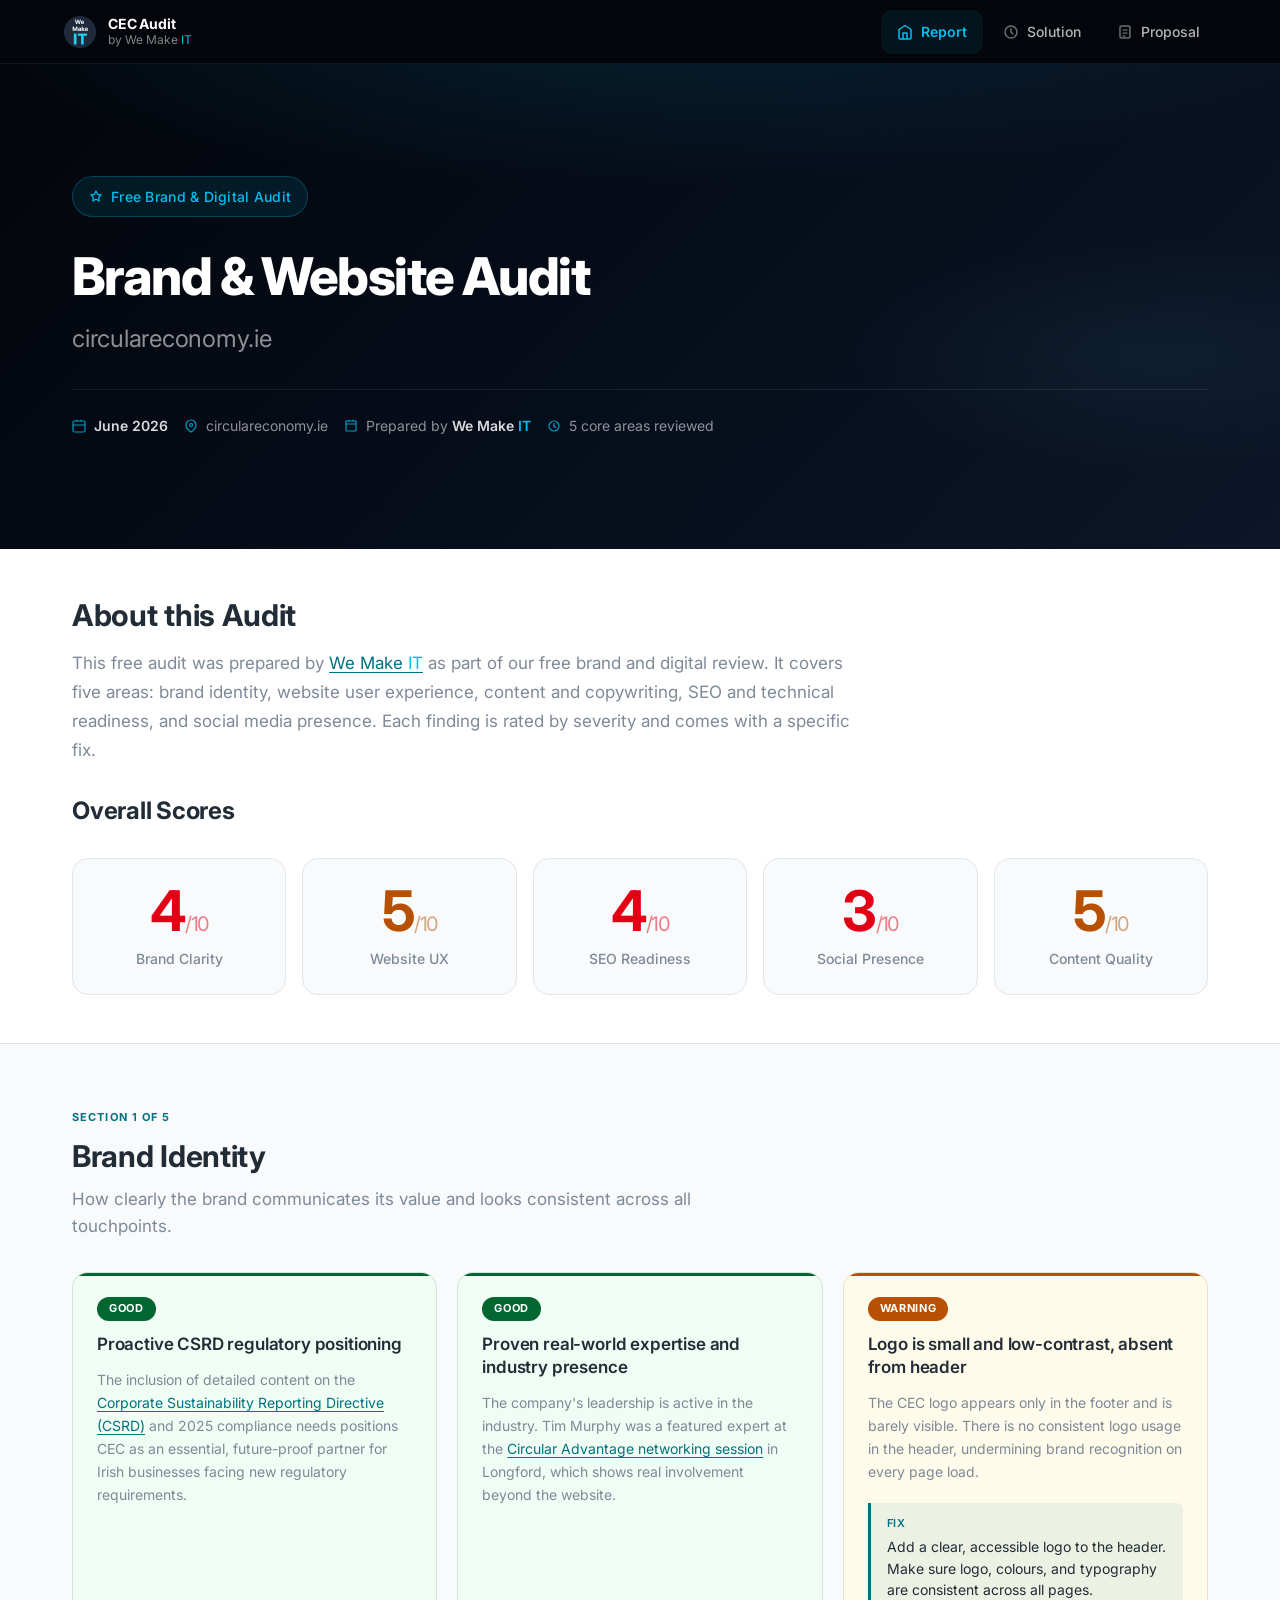
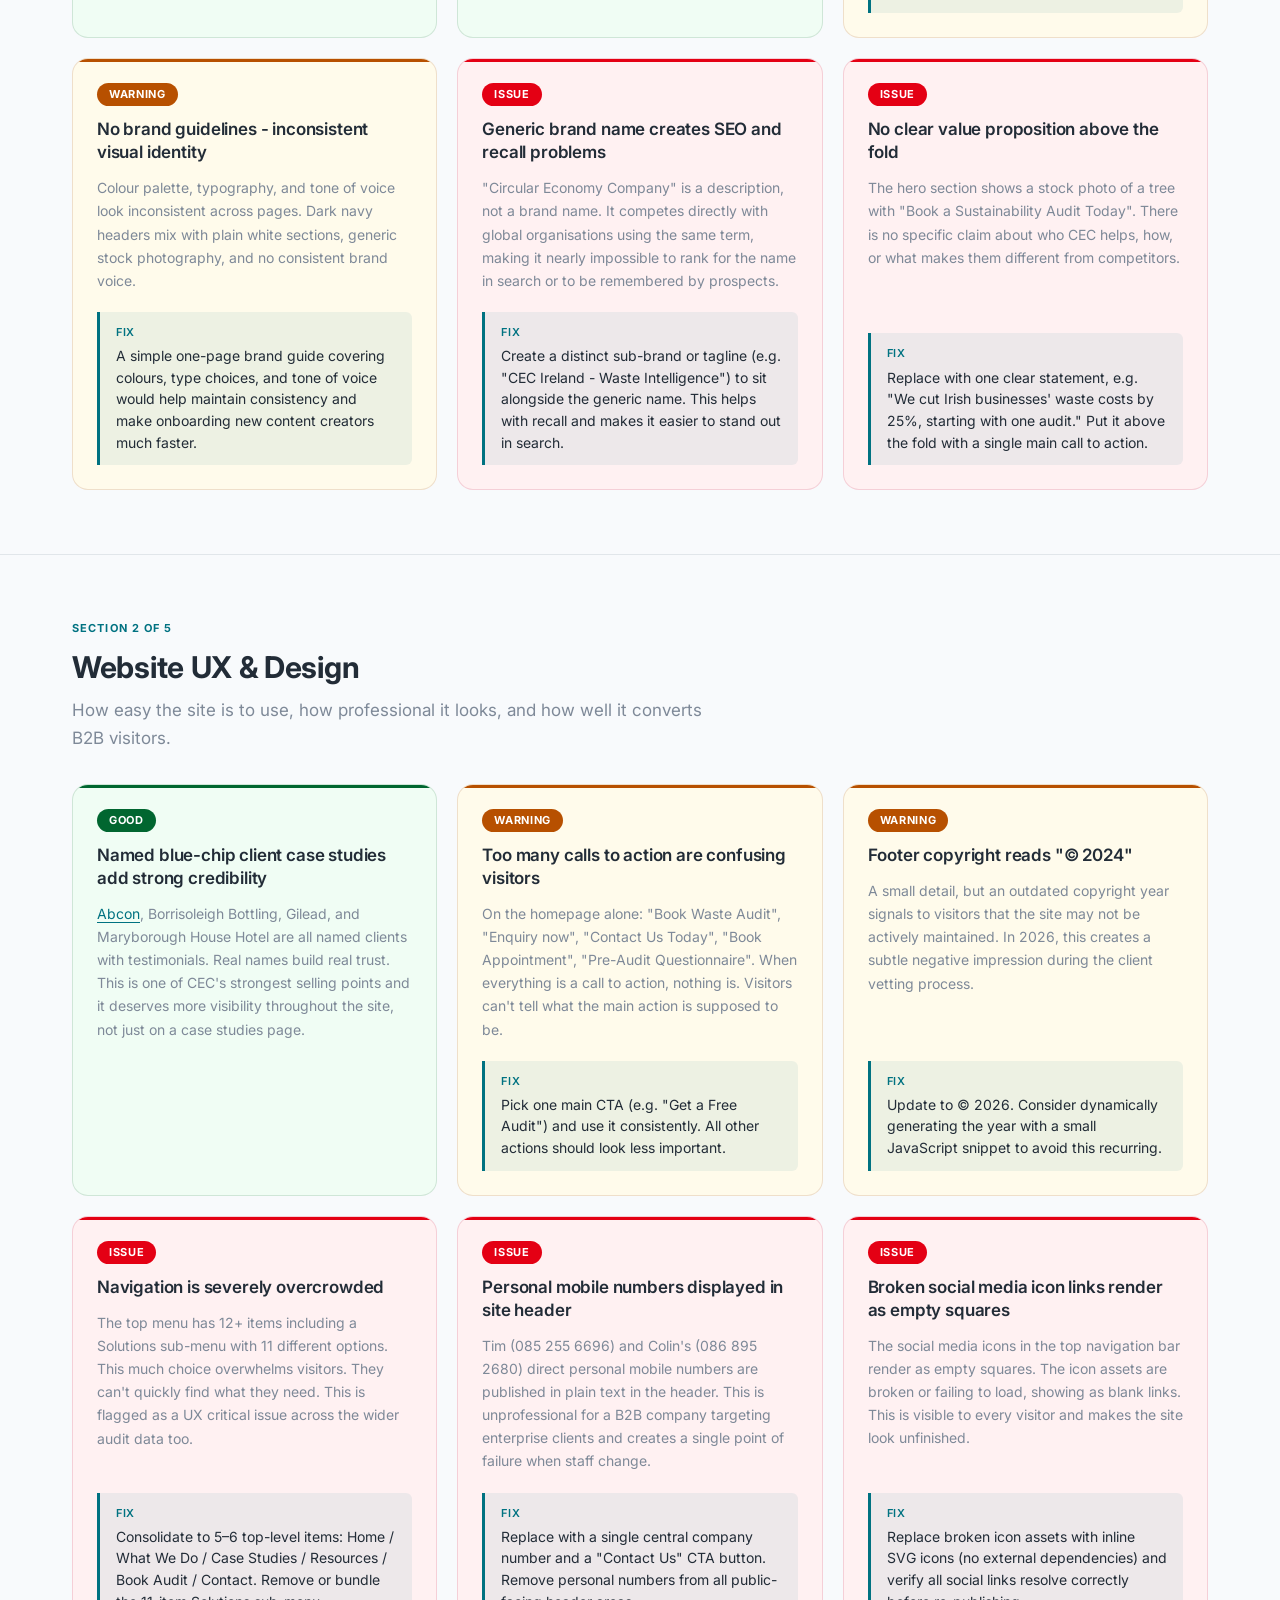
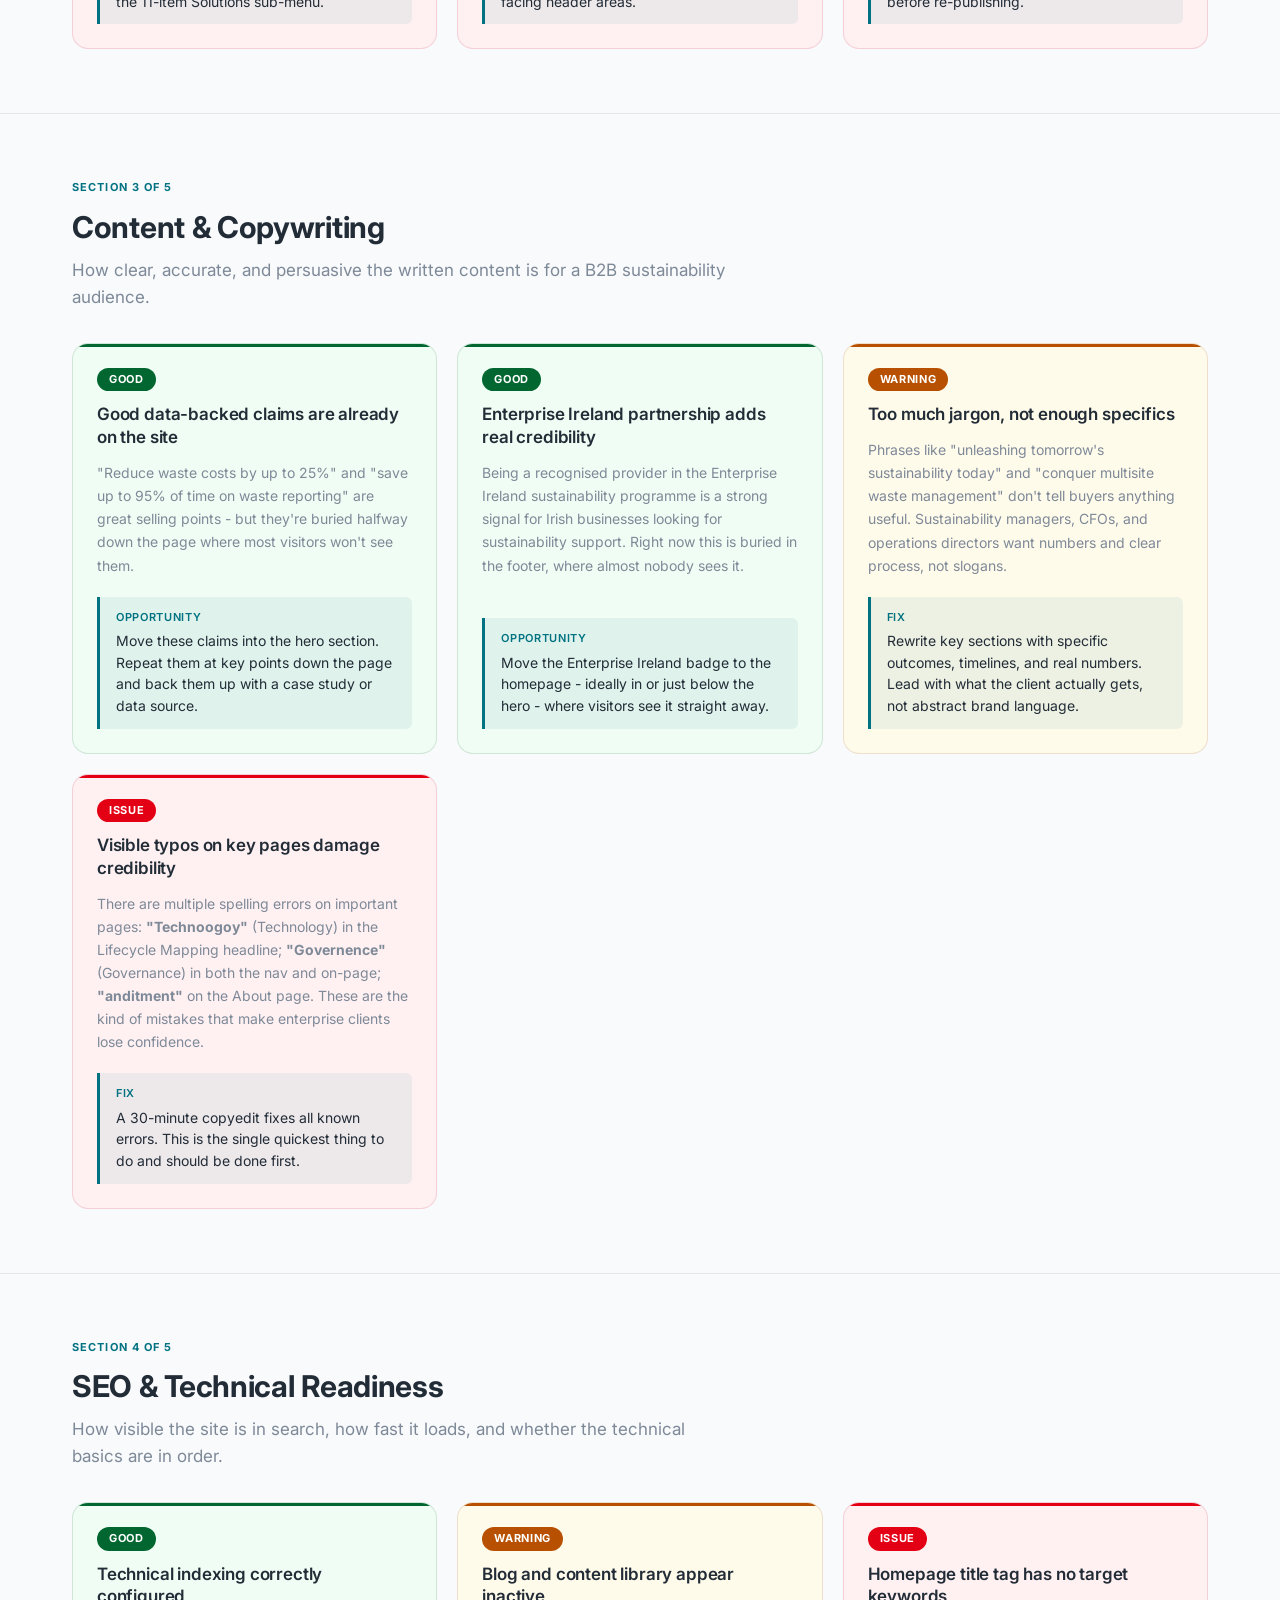
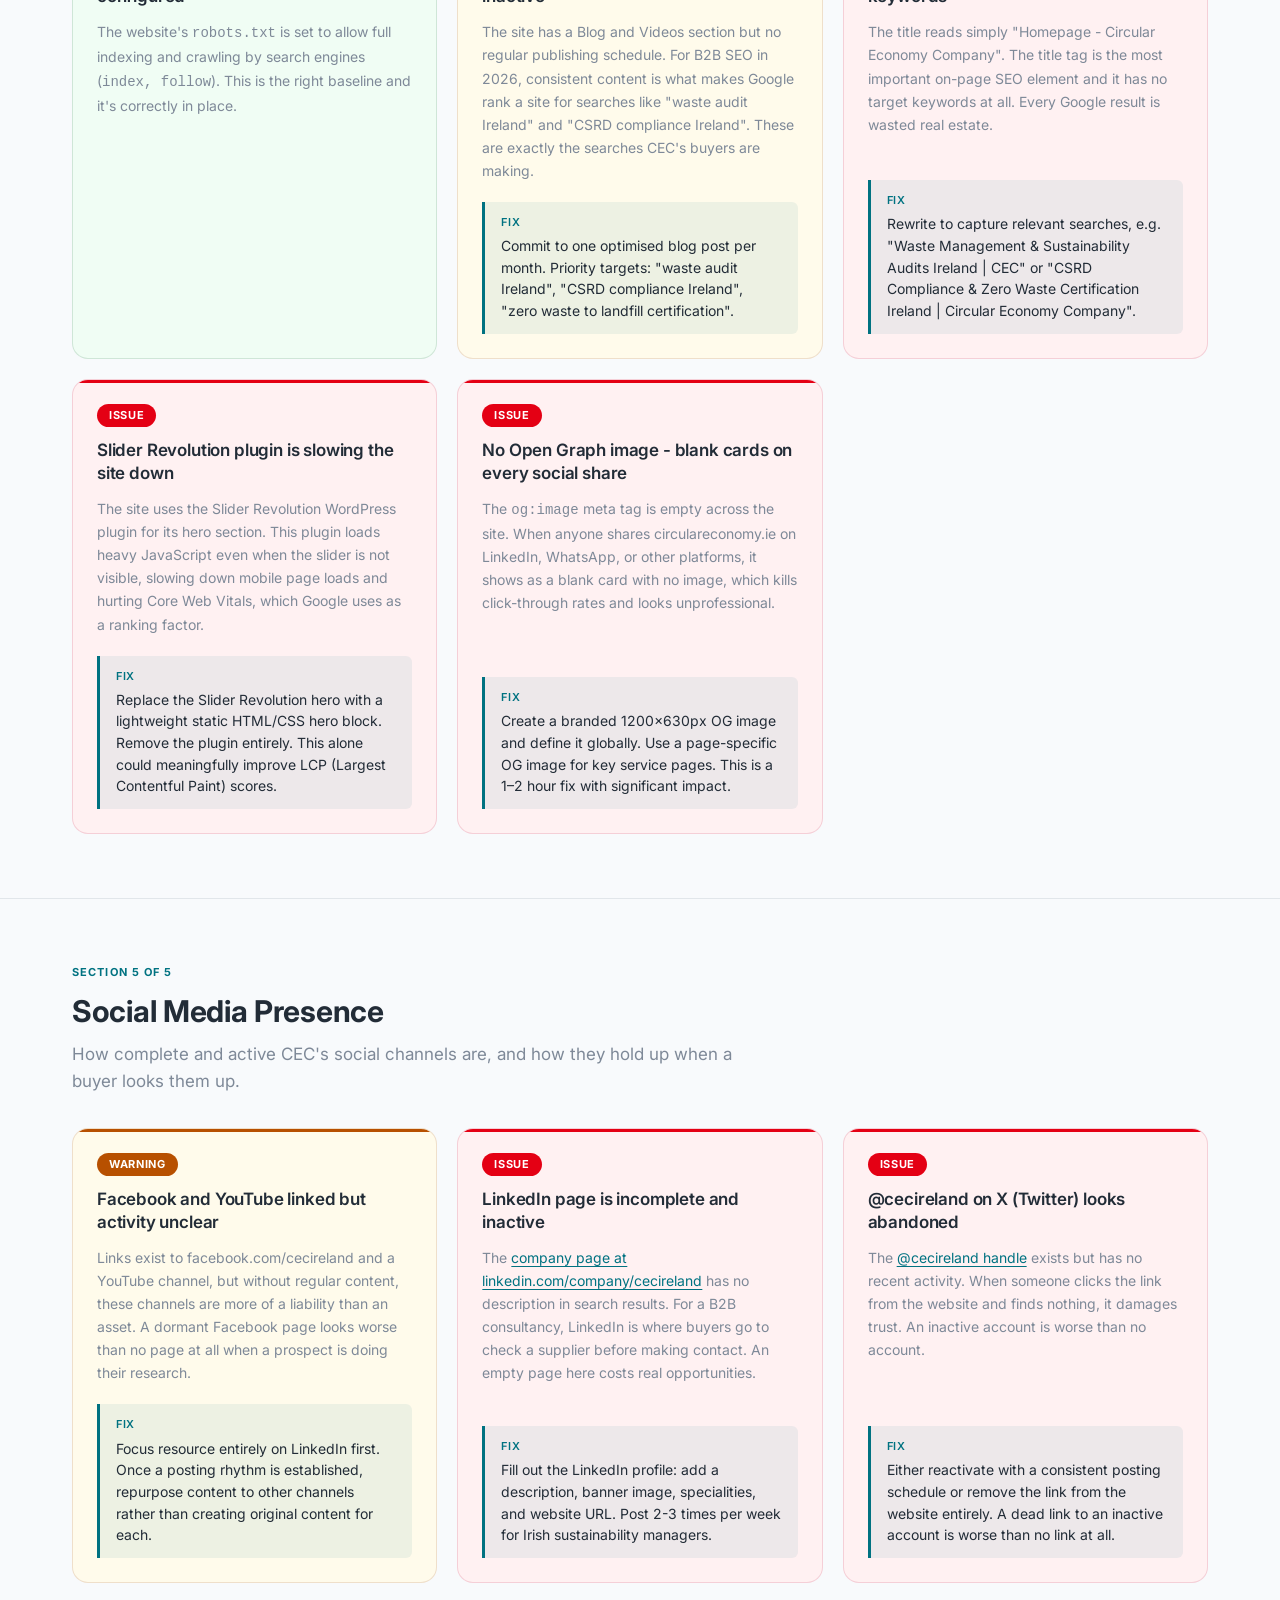
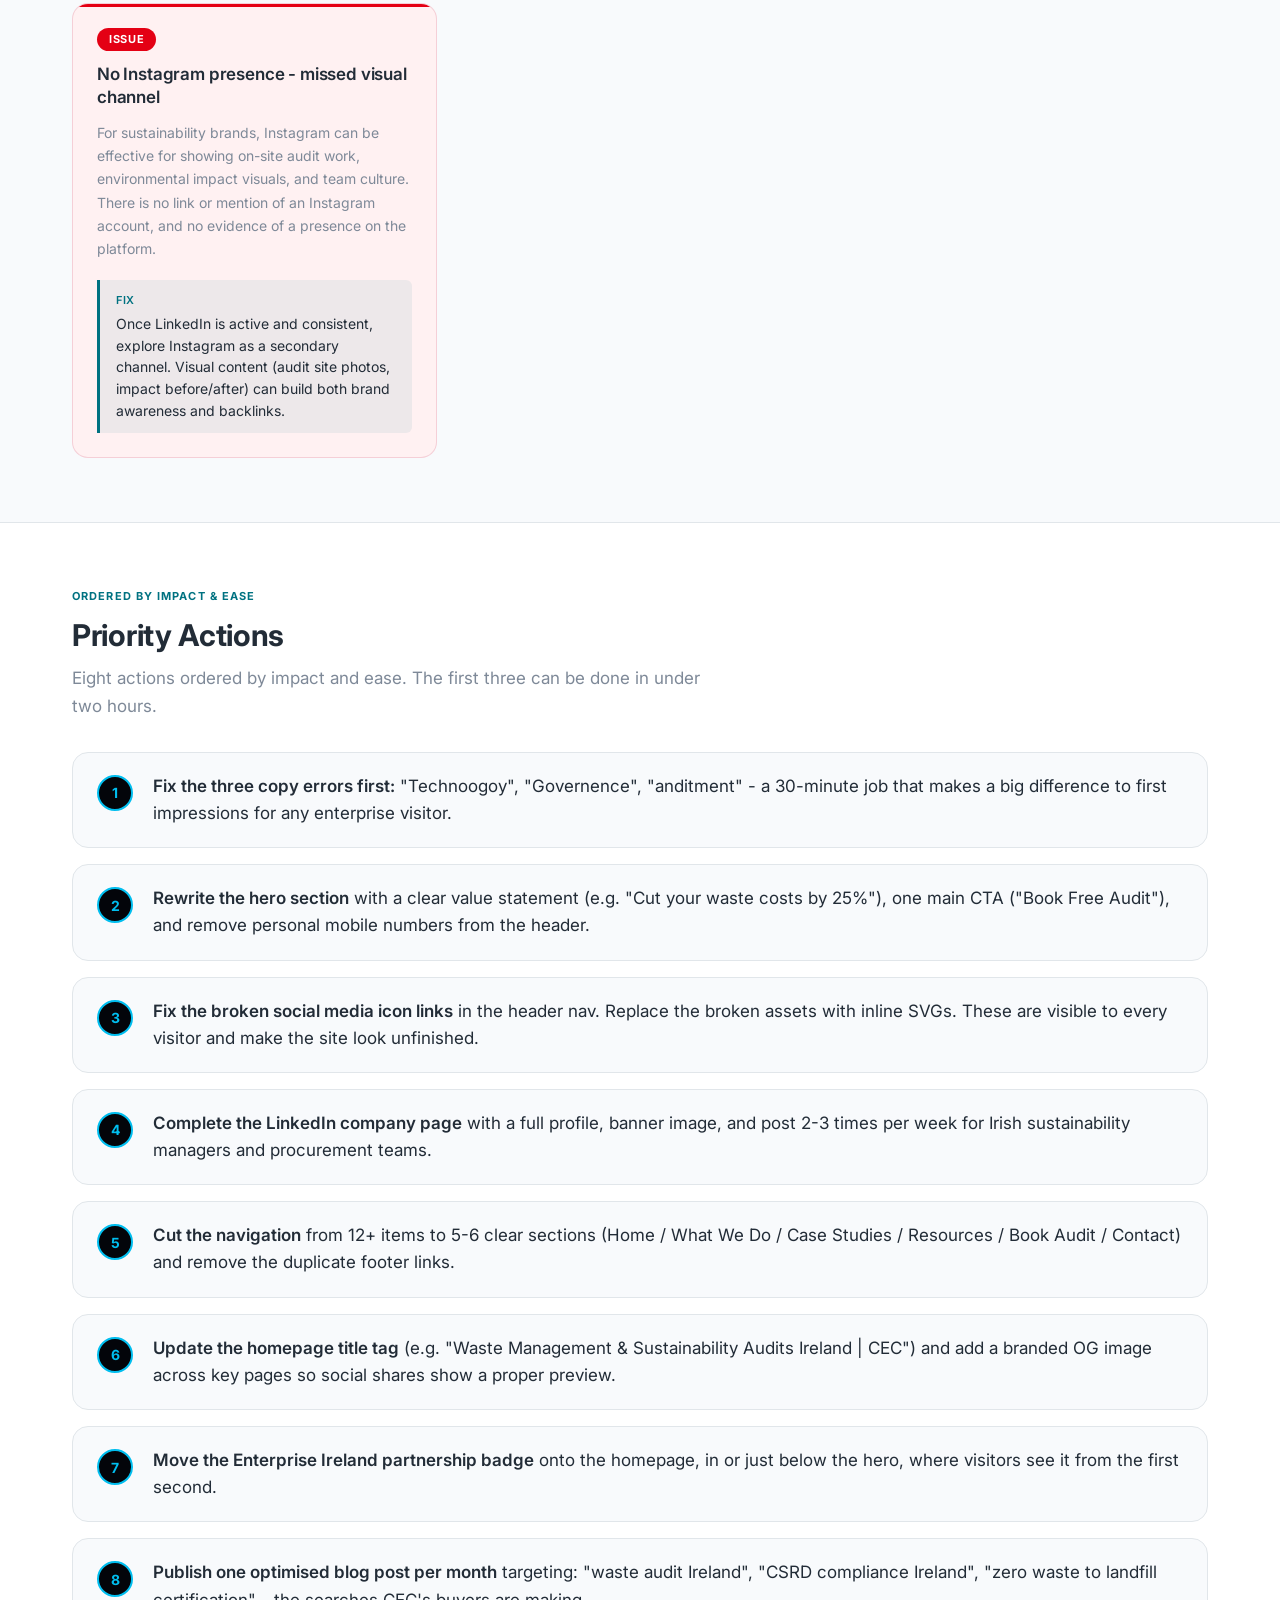
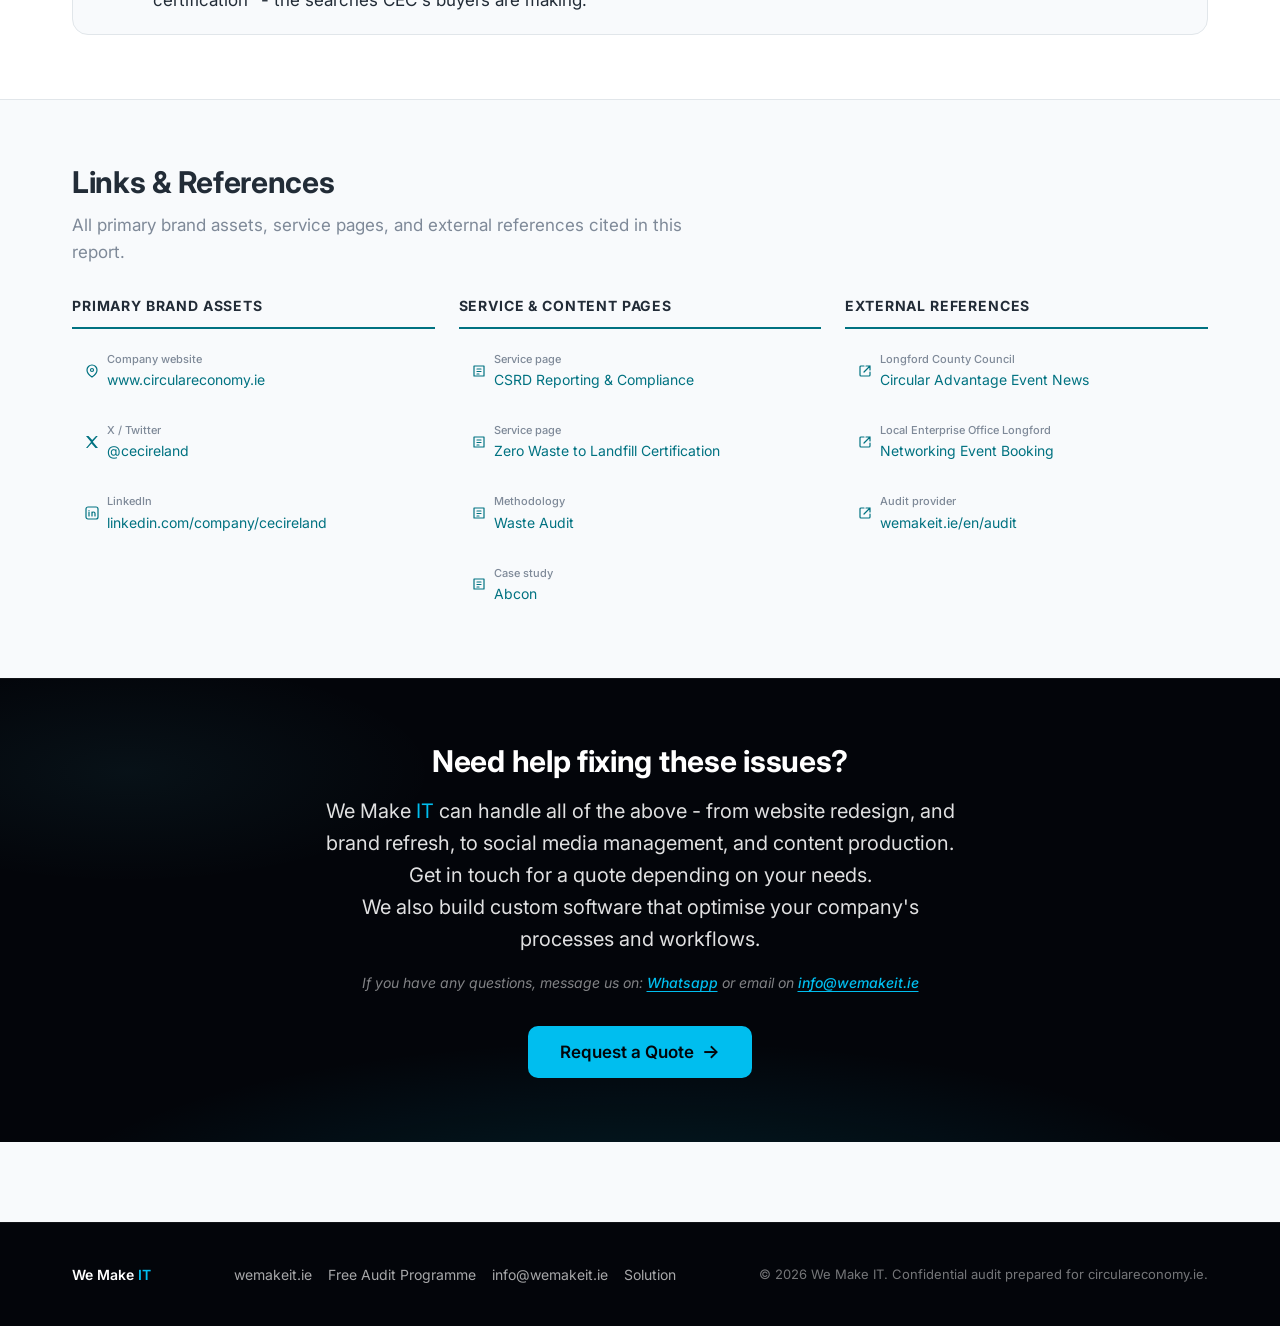
==== commit 0e0086ed: "Add proposal page, green-dominant prototype redesign, and CEC logo - proposal.html: client-facing We" ====
--- a/index.html
+++ b/index.html
@@ -53,6 +53,10 @@
         <li><a class="nav-link" href="solution.html">
           <svg width="16" height="16" viewBox="0 0 16 16" fill="none" aria-hidden="true"><circle cx="8" cy="8" r="6" stroke="currentColor" stroke-width="1.5"/><path d="M8 5v3l2 2" stroke="currentColor" stroke-width="1.5" stroke-linecap="round" stroke-linejoin="round"/></svg>
           Solution
+        </a></li>
+        <li><a class="nav-link" href="proposal.html">
+          <svg width="16" height="16" viewBox="0 0 16 16" fill="none" aria-hidden="true"><rect x="3" y="2" width="10" height="12" rx="1.5" stroke="currentColor" stroke-width="1.5"/><path d="M6 6h4M6 9h4M6 12h2" stroke="currentColor" stroke-width="1.25" stroke-linecap="round"/></svg>
+          Proposal
         </a></li>
       </ul>
     </div>
